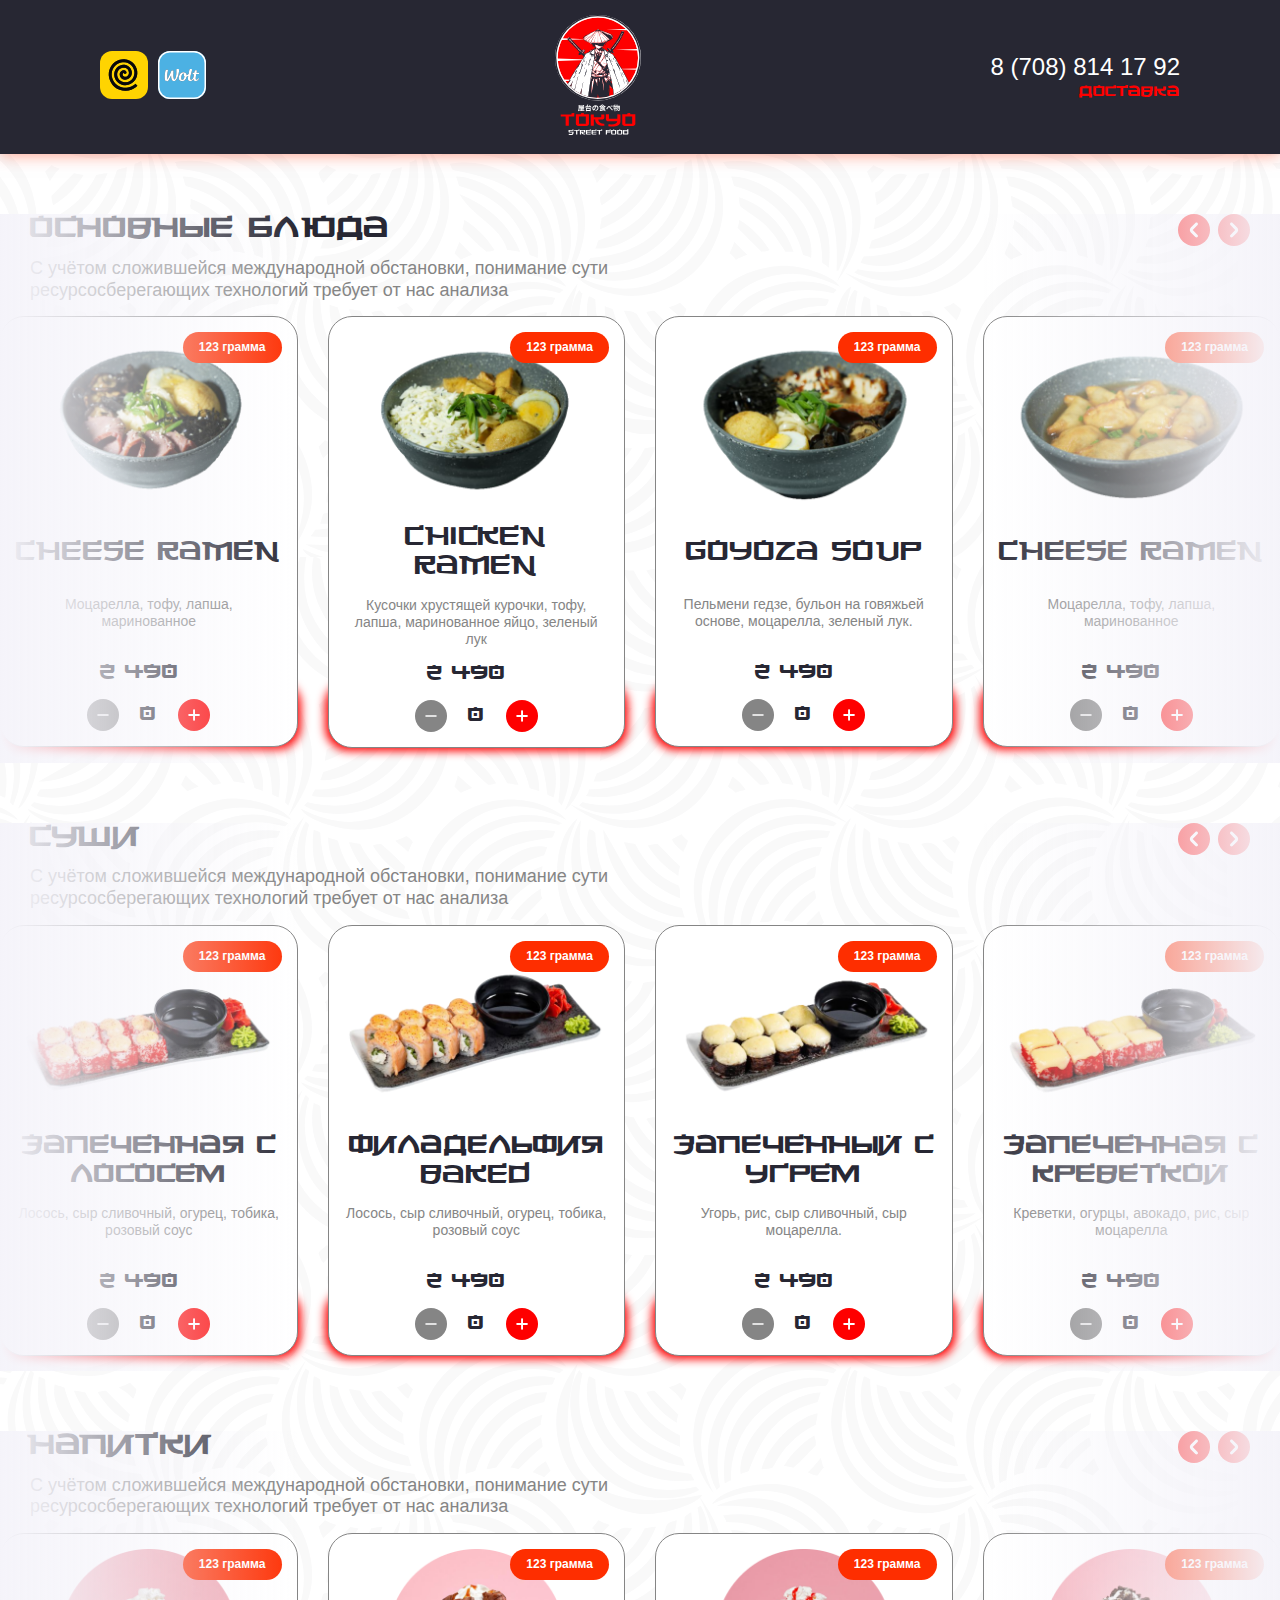
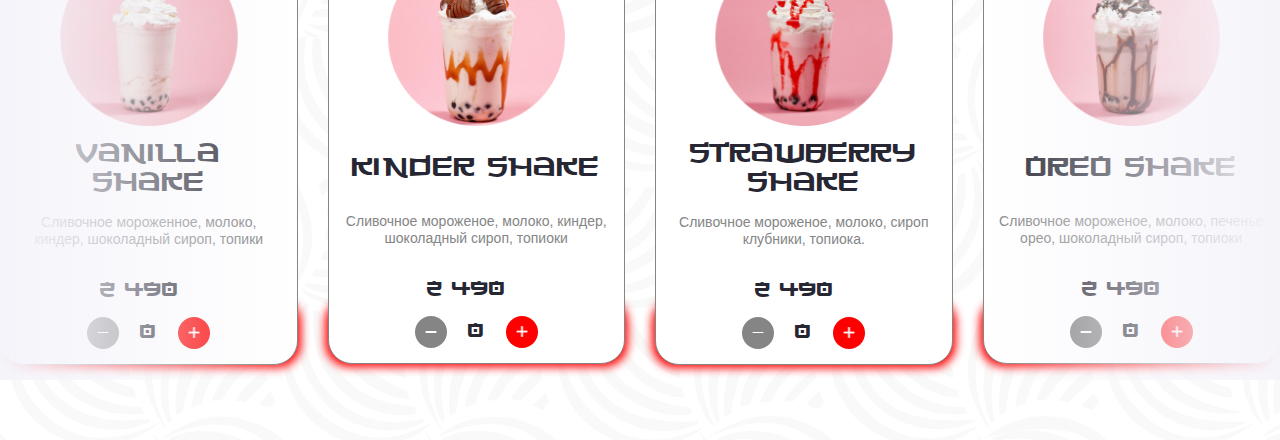
==== index.html @ 1b6c7826 "15" ====
<!DOCTYPE html>
<html lang="en">

<head>
  <meta charset="UTF-8">
  <meta name="viewport" content="width=device-width, initial-scale=1.0">
  <link rel="stylesheet" href="./css/style.css">
  <link rel="stylesheet" href="https://cdn.jsdelivr.net/npm/swiper@11/swiper-bundle.min.css" />

  <title>Document</title>
</head>

<body>
  <header class="header">
    <div class="header-icons">
      <a class="header-link" href="https://eda.yandex.kz/"><img src="./icons/yandex.svg" alt=""></a>
      <a class="header-link" href="https://wolt.com/ru/kaz"><img src="./icons/wolt.svg" alt=""></a>
    </div>
    <a href="./index.html"><img class="logo" src="./imgs/logo-header.svg" alt=""></a>
    <div class="header-info">
      <a href="tel:87088141792">8 (708) 814 17 92</a>
      <p class="china-font">Доставка</p>
    </div>
  </header>
  <main class="slider-main">
    <div class="slider-container">
      <div class="test">
        <div class="menu-top">
          <div>
            <p class="china-font">Основные блюда</p>
            <p>С учётом сложившейся международной обстановки, понимание сути ресурсосберегающих технологий требует от нас анализа </p>
          </div>
         
          <div>
            <button class="slider-leftarrow slider1-leftarrow" type="button"> <img src="./icons/left-icon.svg"
                alt=""></button>
            <button class="slider-rightarrow slider1-rightarrow" type="button"><img src="./icons/left-icon.svg"
                alt=""></button>
          </div>
        </div>
  
        <div class="back"></div>
        <div class="swiper" id="swiper1">
          <div class="swiper-wrapper">
            <div class=" swiper-slide">
              <div class="menu-cardholder">
                <div class="light"></div>
                <div class="menu-card">
                  <img src="./imgs/food1.png" alt="">
                  <p class="menu-weight">123 грамма</p>
                  <div class="menu-info">
                    <p class="china-font">Cheese Ramen</p>
                    <p>Моцарелла, тофу, лапша, маринованное</p>
                    <p class="china-font">2 490 <span>&#8376</span></p>
                    <div class="menu-btns">
                      <button class="menu-minus" type="button"><img src="./icons/minus.svg" alt=""></button>
                      <input class="china-font menu-count" type="text" disabled value="0">
                      <button class="menu-plus" type="button"><img src="./icons/plus.svg" alt=""></button>
                    </div>
                  </div>
                </div>
              </div>
  
            </div>
            <div class="swiper-slide">
              <div class="menu-cardholder">
                <div class="light"></div>
                <div class="menu-card">
                  <p class="menu-weight">123 грамма</p>
                  <img src="./imgs/food2.png" alt="">
                  <div class="menu-info">
                    <p class="china-font">Chicken Ramen</p>
                    <p>Кусочки хрустящей курочки, тофу, лапша, маринованное яйцо, зеленый лук</p>
                    <p class="china-font">2 490 <span>&#8376</span></p>
                    <div class="menu-btns">
                      <button class="menu-minus" type="button"><img src="./icons/minus.svg" alt=""></button>
                      <input class="china-font menu-count" type="text" disabled value="0">
                      <button class="menu-plus" type="button"><img src="./icons/plus.svg" alt=""></button>
                    </div>
                  </div>
                </div>
              </div>
  
            </div>
            <div class="swiper-slide">
              <div class="menu-cardholder">
                <div class="light"></div>
                <div class="menu-card">
                  <p class="menu-weight">123 грамма</p>
                  <img src="./imgs/food3.png" alt="">
                  <div class="menu-info">
                    <p class="china-font">Goyoza soup</p>
                    <p>Пельмени гедзе, бульон на говяжьей основе, моцарелла, зеленый лук.</p>
                    <p class="china-font">2 490 <span>&#8376</span></p>
                    <div class="menu-btns">
                      <button class="menu-minus" type="button"><img src="./icons/minus.svg" alt=""></button>
                      <input class="china-font menu-count" type="text" disabled value="0">
                      <button class="menu-plus" type="button"><img src="./icons/plus.svg" alt=""></button>
                    </div>
                  </div>
                </div>
              </div>
  
            </div>
            <div class="swiper-slide">
              <div class="menu-cardholder">
                <div class="light"></div>
                <div class="menu-card">
                  <p class="menu-weight">123 грамма</p>
                  <img src="./imgs/food4.png" alt="">
                  <div class="menu-info">
                    <p class="china-font">Cheese Ramen</p>
                    <p>Моцарелла, тофу, лапша, маринованное</p>
                    <p class="china-font">2 490 <span>&#8376</span></p>
                    <div class="menu-btns">
                      <button class="menu-minus" type="button"><img src="./icons/minus.svg" alt=""></button>
                      <input class="china-font menu-count" type="text" disabled value="0">
                      <button class="menu-plus" type="button"><img src="./icons/plus.svg" alt=""></button>
                    </div>
                  </div>
                </div>
              </div>
  
            </div>
            <div class="swiper-slide">
              <div class="menu-cardholder">
                <div class="light"></div>
                <div class="menu-card">
                  <p class="menu-weight">123 грамма</p>
                  <img src="./imgs/food1.png" alt="">
                  <div class="menu-info">
                    <p class="china-font">Chicken Ramen</p>
                    <p>Кусочки хрустящей курочки, тофу, лапша, маринованное яйцо, зеленый лук</p>
                    <p class="china-font">2 490 <span>&#8376</span></p>
                    <div class="menu-btns">
                      <button class="menu-minus" type="button"><img src="./icons/minus.svg" alt=""></button>
                      <input class="china-font menu-count" type="text" disabled value="0">
                      <button class="menu-plus" type="button"><img src="./icons/plus.svg" alt=""></button>
                    </div>
                  </div>
                </div>
              </div>
  
            </div>
            <div class="swiper-slide">
              <div class="menu-cardholder">
                <div class="light"></div>
                <div class="menu-card">
                  <p class="menu-weight">123 грамма</p>
                  <img src="./imgs/food2.png" alt="">
                  <div class="menu-info">
                    <p class="china-font">Goyoza soup</p>
                    <p>Пельмени гедзе, бульон на говяжьей основе, моцарелла, зеленый лук.</p>
                    <p class="china-font">2 490 <span>&#8376</span></p>
                    <div class="menu-btns">
                      <button class="menu-minus" type="button"><img src="./icons/minus.svg" alt=""></button>
                      <input class="china-font menu-count" type="text" disabled value="0">
                      <button class="menu-plus" type="button"><img src="./icons/plus.svg" alt=""></button>
                    </div>
                  </div>
                </div>
              </div>
  
            </div>
            <div class="swiper-slide">
              <div class="menu-cardholder">
                <div class="light"></div>
                <div class="menu-card">
                  <p class="menu-weight">123 грамма</p>
                  <img src="./imgs/food3.png" alt="">
                  <div class="menu-info">
                    <p class="china-font">Cheese Ramen</p>
                    <p>Моцарелла, тофу, лапша, маринованное</p>
                    <p class="china-font">2 490 <span>&#8376</span></p>
                    <div class="menu-btns">
                      <button class="menu-minus" type="button"><img src="./icons/minus.svg" alt=""></button>
                      <input class="china-font menu-count" type="text" disabled value="0">
                      <button class="menu-plus" type="button"><img src="./icons/plus.svg" alt=""></button>
                    </div>
                  </div>
                </div>
              </div>
  
            </div>
            <div class="swiper-slide">
              <div class="menu-cardholder">
                <div class="light"></div>
                <div class="menu-card">
                  <p class="menu-weight">123 грамма</p>
                  <img src="./imgs/food4.png" alt="">
                  <div class="menu-info">
                    <p class="china-font">Cheese Ramen</p>
                    <p>Моцарелла, тофу, лапша, маринованное</p>
                    <p class="china-font">2 490 <span>&#8376</span></p>
                    <div class="menu-btns">
                      <button class="menu-minus" type="button"><img src="./icons/minus.svg" alt=""></button>
                      <input class="china-font menu-count" type="text" disabled value="0">
                      <button class="menu-plus" type="button"><img src="./icons/plus.svg" alt=""></button>
                    </div>
                  </div>
                </div>
              </div>
  
            </div>
            <div class="swiper-slide">
              <div class="menu-cardholder">
                <div class="light"></div>
                <div class="menu-card">
                  <p class="menu-weight">123 грамма</p>
                  <img src="./imgs/food1.png" alt="">
                  <div class="menu-info">
                    <p class="china-font">Cheese Ramen</p>
                    <p>Моцарелла, тофу, лапша, маринованное</p>
                    <p class="china-font">2 490 <span>&#8376</span></p>
                    <div class="menu-btns">
                      <button class="menu-minus" type="button"><img src="./icons/minus.svg" alt=""></button>
                      <input class="china-font menu-count" type="text" disabled value="0">
                      <button class="menu-plus" type="button"><img src="./icons/plus.svg" alt=""></button>
                    </div>
                  </div>
                </div>
              </div>
  
            </div>
          </div>
  
        </div>
        <div class="back2"></div>
  
      </div>
      <div class="test">
        <div class="menu-top">
          <div>
            <p class="china-font">Суши</p>
            <p>С учётом сложившейся международной обстановки, понимание сути ресурсосберегающих технологий требует от нас анализа </p>
          </div>

          <div>
            <button class="slider-leftarrow slider2-leftarrow" type="button"> <img src="./icons/left-icon.svg"
                alt=""></button>
            <button class="slider-rightarrow slider2-rightarrow" type="button"><img src="./icons/left-icon.svg"
                alt=""></button>
          </div>
        </div>
  
        <div class="back"></div>
        <div class="swiper " id="swiper2">
          <div class="swiper-wrapper">
            <div class=" swiper-slide">
              <div class="menu-cardholder">
                <div class="light"></div>
                <div class="menu-card">
                  <p class="menu-weight">123 грамма</p>
                  <img src="./imgs/sushi.png" alt="">
                  <div class="menu-info">
                    <p class="china-font">Запеченная с лососем</p>
                    <p>Лосось, сыр сливочный, огурец, тобика, розовый соус</p>
                    <p class="china-font">2 490 <span>&#8376</span></p>
                    <div class="menu-btns">
                      <button class="menu-minus" type="button"><img src="./icons/minus.svg" alt=""></button>
                      <input class="china-font menu-count" type="text" disabled value="0">
                      <button class="menu-plus" type="button"><img src="./icons/plus.svg" alt=""></button>
                    </div>
                  </div>
                </div>
              </div>
  
            </div>
            <div class="swiper-slide">
              <div class="menu-cardholder">
                <div class="light"></div>
                <div class="menu-card">
                  <p class="menu-weight">123 грамма</p>
                  <img src="./imgs/sushi2.png" alt="">
                  <div class="menu-info">
                    <p class="china-font">Филадельфия BAKED</p>
                    <p>Лосось, сыр сливочный, огурец, тобика, розовый соус</p>
                    <p class="china-font">2 490 <span>&#8376</span></p>
                    <div class="menu-btns">
                      <button class="menu-minus" type="button"><img src="./icons/minus.svg" alt=""></button>
                      <input class="china-font menu-count" type="text" disabled value="0">
                      <button class="menu-plus" type="button"><img src="./icons/plus.svg" alt=""></button>
                    </div>
                  </div>
                </div>
              </div>
  
            </div>
            <div class="swiper-slide">
              <div class="menu-cardholder">
                <div class="light"></div>
                <div class="menu-card">
                  <p class="menu-weight">123 грамма</p>
                  <img src="./imgs/sushi3.png" alt="">
                  <div class="menu-info">
                    <p class="china-font">Запеченный с угрем</p>
                    <p>Угорь, рис, сыр сливочный, сыр моцарелла.</p>
                    <p class="china-font">2 490 <span>&#8376</span></p>
                    <div class="menu-btns">
                      <button class="menu-minus" type="button"><img src="./icons/minus.svg" alt=""></button>
                      <input class="china-font menu-count" type="text" disabled value="0">
                      <button class="menu-plus" type="button"><img src="./icons/plus.svg" alt=""></button>
                    </div>
                  </div>
                </div>
              </div>
  
            </div>
            <div class="swiper-slide">
              <div class="menu-cardholder">
                <div class="light"></div>
                <div class="menu-card">
                  <p class="menu-weight">123 грамма</p>
                  <img src="./imgs/sushi4.png" alt="">
                  <div class="menu-info">
                    <p class="china-font">Запеченная с креветкой</p>
                    <p>Креветки, огурцы, авокадо, рис, сыр моцарелла</p>
                    <p class="china-font">2 490 <span>&#8376</span></p>
                    <div class="menu-btns">
                      <button class="menu-minus" type="button"><img src="./icons/minus.svg" alt=""></button>
                      <input class="china-font menu-count" type="text" disabled value="0">
                      <button class="menu-plus" type="button"><img src="./icons/plus.svg" alt=""></button>
                    </div>
                  </div>
                </div>
              </div>
  
            </div>
            <div class="swiper-slide">
              <div class="menu-cardholder">
                <div class="light"></div>
                <div class="menu-card">
                  <p class="menu-weight">123 грамма</p>
                  <img src="./imgs/sushi2.png" alt="">
                  <div class="menu-info">
                    <p class="china-font">Филадельфия BAKED</p>
                    <p>Лосось, сыр сливочный, огурец, тобика, розовый соус.</p>
                    <p class="china-font">2 490 <span>&#8376</span></p>
                    <div class="menu-btns">
                      <button class="menu-minus" type="button"><img src="./icons/minus.svg" alt=""></button>
                      <input class="china-font menu-count" type="text" disabled value="0">
                      <button class="menu-plus" type="button"><img src="./icons/plus.svg" alt=""></button>
                    </div>
                  </div>
                </div>
              </div>
  
            </div>
            <div class="swiper-slide">
              <div class="menu-cardholder">
                <div class="light"></div>
                <div class="menu-card">
                  <p class="menu-weight">123 грамма</p>
                  <img src="./imgs/sushi3.png" alt="">
                  <div class="menu-info">
                    <p class="china-font">Запеченный с угрем</p>
                    <p>Угорь, рис, сыр сливочный, сыр моцарелла</p>
                    <p class="china-font">2 490 <span>&#8376</span></p>
                    <div class="menu-btns">
                      <button class="menu-minus" type="button"><img src="./icons/minus.svg" alt=""></button>
                      <input class="china-font menu-count" type="text" disabled value="0">
                      <button class="menu-plus" type="button"><img src="./icons/plus.svg" alt=""></button>
                    </div>
                  </div>
                </div>
              </div>
  
            </div>
            <div class="swiper-slide">
              <div class="menu-cardholder">
                <div class="light"></div>
                <div class="menu-card">
                  <p class="menu-weight">123 грамма</p>
                  <img src="./imgs/sushi4.png" alt="">
                  <div class="menu-info">
                    <p class="china-font">Запеченная с креветкой</p>
                    <p>Креветки, огурцы, авокадо, рис, сыр моцарелла</p>
                    <p class="china-font">2 490 <span>&#8376</span></p>
                    <div class="menu-btns">
                      <button class="menu-minus" type="button"><img src="./icons/minus.svg" alt=""></button>
                      <input class="china-font menu-count" type="text" disabled value="0">
                      <button class="menu-plus" type="button"><img src="./icons/plus.svg" alt=""></button>
                    </div>
                  </div>
                </div>
              </div>
  
            </div>
            <div class="swiper-slide">
              <div class="menu-cardholder">
                <div class="light"></div>
                <div class="menu-card">
                  <p class="menu-weight">123 грамма</p>
                  <img src="./imgs/sushi.png" alt="">
                  <div class="menu-info">
                    <p class="china-font">Запеченная с лососем</p>
                    <p>Лосось, сыр сливочный, огурец, тобика, розовый соус</p>
                    <p class="china-font">2 490 <span>&#8376</span></p>
                    <div class="menu-btns">
                      <button class="menu-minus" type="button"><img src="./icons/minus.svg" alt=""></button>
                      <input class="china-font menu-count" type="text" disabled value="0">
                      <button class="menu-plus" type="button"><img src="./icons/plus.svg" alt=""></button>
                    </div>
                  </div>
                </div>
              </div>
  
            </div>
  
          </div>
  
        </div>
        <div class="back2"></div>
  
      </div>
      <div class="test">
        <div class="menu-top">
          <div>
            <p class="china-font">Напитки</p>
            <p>С учётом сложившейся международной обстановки, понимание сути ресурсосберегающих технологий требует от нас анализа </p>
          </div>
   
          <div>
            <button class="slider-leftarrow slider3-leftarrow" type="button"> <img src="./icons/left-icon.svg"
                alt=""></button>
            <button class="slider-rightarrow slider3-rightarrow" type="button"><img src="./icons/left-icon.svg"
                alt=""></button>
          </div>
        </div>
  
        <div class="back"></div>
        <div class="swiper " id="swiper3">
          <div class="swiper-wrapper">
            <div class=" swiper-slide">
              <div class="menu-cardholder">
                <div class="light"></div>
                <div class="menu-card">
                  <img src="./imgs/drink.png" alt="">
                  <p class="menu-weight">123 грамма</p>
                  <div class="menu-info">
                    <p class="china-font">Vanilla shake</p>
                    <p>Сливочное мороженное, молоко, киндер, шоколадный сироп, топики</p>
                    <p class="china-font">2 490 <span>&#8376</span></p>
                    <div class="menu-btns">
                      <button class="menu-minus" type="button"><img src="./icons/minus-icon.png" alt=""></button>
                      <input class="china-font menu-count" type="text" disabled value="0">
                      <button class="menu-plus" type="button"><img src="./icons/plus-icon.png" alt=""></button>
                    </div>
                  </div>
                </div>
              </div>
  
            </div>
            <div class="swiper-slide">
              <div class="menu-cardholder">
                <div class="light"></div>
                <div class="menu-card">
                  <p class="menu-weight">123 грамма</p>
                  <img src="./imgs/drink2.png" alt="">
                  <div class="menu-info">
                    <p class="china-font">Kinder shake</p>
                    <p>Сливочное мороженое, молоко, киндер, шоколадный сироп, топиоки</p>
                    <p class="china-font">2 490 <span>&#8376</span></p>
                    <div class="menu-btns">
                      <button class="menu-minus" type="button"><img src="./icons/minus-icon.png" alt=""></button>
                      <input class="china-font menu-count" type="text" disabled value="0">
                      <button class="menu-plus" type="button"><img src="./icons/plus-icon.png" alt=""></button>
                    </div>
                  </div>
                </div>
              </div>
  
            </div>
            <div class="swiper-slide">
              <div class="menu-cardholder">
                <div class="light"></div>
                <div class="menu-card">
                  <p class="menu-weight">123 грамма</p>
                  <img src="./imgs/drink3.png" alt="">
                  <div class="menu-info">
                    <p class="china-font">Strawberry shake</p>
                    <p>Сливочное мороженое, молоко, сироп клубники, топиока.</p>
                    <p class="china-font">2 490 <span>&#8376</span></p>
                    <div class="menu-btns">
                      <button class="menu-minus" type="button"><img src="./icons/minus-icon.png" alt=""></button>
                      <input class="china-font menu-count" type="text" disabled value="0">
                      <button class="menu-plus" type="button"><img src="./icons/plus-icon.png" alt=""></button>
                    </div>
                  </div>
                </div>
              </div>
  
            </div>
            <div class="swiper-slide">
              <div class="menu-cardholder">
                <div class="light"></div>
                <div class="menu-card">
                  <p class="menu-weight">123 грамма</p>
                  <img src="./imgs/drink4.png" alt="">
                  <div class="menu-info">
                    <p class="china-font">Oreo shake</p>
                    <p>Cливочное мороженое, молоко, печенье орео, шоколадный сироп, топиоки</p>
                    <p class="china-font">2 490 <span>&#8376</span></p>
                    <div class="menu-btns">
                      <button class="menu-minus" type="button"><img src="./icons/minus-icon.png" alt=""></button>
                      <input class="china-font menu-count" type="text" disabled value="0">
                      <button class="menu-plus" type="button"><img src="./icons/plus-icon.png" alt=""></button>
                    </div>
                  </div>
                </div>
              </div>
  
            </div>
            <div class="swiper-slide">
              <div class="menu-cardholder">
                <div class="light"></div>
                <div class="menu-card">
                  <p class="menu-weight">123 грамма</p>
                  <img src="./imgs/drink.png" alt="">
                  <div class="menu-info">
                    <p class="china-font">Vanilla shake</p>
                    <p>Сливочное мороженное, молоко, киндер, шоколадный сироп, топики</p>
                    <p class="china-font">2 490 <span>&#8376</span></p>
                    <div class="menu-btns">
                      <button class="menu-minus" type="button"><img src="./icons/minus-icon.png" alt=""></button>
                      <input class="china-font menu-count" type="text" disabled value="0">
                      <button class="menu-plus" type="button"><img src="./icons/plus-icon.png" alt=""></button>
                    </div>
                  </div>
                </div>
              </div>
  
            </div>
            <div class="swiper-slide">
              <div class="menu-cardholder">
                <div class="light"></div>
                <div class="menu-card">
                  <p class="menu-weight">123 грамма</p>
                  <img src="./imgs/drink2.png" alt="">
                  <div class="menu-info">
                    <p class="china-font">Kinder shake</p>
                    <p>Сливочное мороженое, молоко, киндер, шоколадный сироп, топиоки.</p>
                    <p class="china-font">2 490 <span>&#8376</span></p>
                    <div class="menu-btns">
                      <button class="menu-minus" type="button"><img src="./icons/minus-icon.png" alt=""></button>
                      <input class="china-font menu-count" type="text" disabled value="0">
                      <button class="menu-plus" type="button"><img src="./icons/plus-icon.png" alt=""></button>
                    </div>
                  </div>
                </div>
              </div>
  
            </div>
            <div class="swiper-slide">
              <div class="menu-cardholder">
                <div class="light"></div>
                <div class="menu-card">
                  <p class="menu-weight">123 грамма</p>
                  <img src="./imgs/drink3.png" alt="">
                  <div class="menu-info">
                    <p class="china-font">Strawberry shake</p>
                    <p>Сливочное мороженое, молоко, сироп клубники, топиока</p>
                    <p class="china-font">2 490 <span>&#8376</span></p>
                    <div class="menu-btns">
                      <button class="menu-minus" type="button"><img src="./icons/minus-icon.png" alt=""></button>
                      <input class="china-font menu-count" type="text" disabled value="0">
                      <button class="menu-plus" type="button"><img src="./icons/plus-icon.png" alt=""></button>
                    </div>
                  </div>
                </div>
              </div>
  
            </div>
            <div class="swiper-slide">
              <div class="menu-cardholder">
                <div class="light"></div>
                <div class="menu-card">
                  <p class="menu-weight">123 грамма</p>
                  <img src="./imgs/drink4.png" alt="">
                  <div class="menu-info">
                    <p class="china-font">Oreo shake</p>
                    <p>Cливочное мороженое, молоко, печенье орео, шоколадный сироп, топиоки</p>
                    <p class="china-font">2 490 <span>&#8376</span></p>
                    <div class="menu-btns">
                      <button class="menu-minus" type="button"><img src="./icons/minus-icon.png" alt=""></button>
                      <input class="china-font menu-count" type="text" disabled value="0">
                      <button class="menu-plus" type="button"><img src="./icons/plus-icon.png" alt=""></button>
                    </div>
                  </div>
                </div>
              </div>
  
            </div>
            <div class="swiper-slide">
              <div class="menu-cardholder">
                <div class="light"></div>
                <div class="menu-card">
                  <p class="menu-weight">123 грамма</p>
                  <img src="./imgs/drink.png" alt="">
                  <div class="menu-info">
                    <p class="china-font">Vanilla shake</p>
                    <p>Сливочное мороженное, молоко, киндер, шоколадный сироп, топики</p>
                    <p class="china-font">2 490 <span>&#8376</span></p>
                    <div class="menu-btns">
                      <button class="menu-minus" type="button"><img src="./icons/minus-icon.png" alt=""></button>
                      <input class="china-font menu-count" type="text" disabled value="0">
                      <button class="menu-plus" type="button"><img src="./icons/plus-icon.png" alt=""></button>
                    </div>
                  </div>
                </div>
              </div>
  
            </div>
          </div>
  
        </div>
        <div class="back2"></div>
  
      </div>
    </div>
    
    <div class="info-container">
      <div class="order">
        <div>
          <p class="order-title china-font">Ваш заказ</p>
          <div class="order-info">
            <div>
              <p class="order-subtitle china-font">Основные блюда</p>
              <div class="order-item">
                <p>Beef Ramen</p>
                <p>2 290 T</p>
              </div>
              <div class="order-item">
                <p>Beef Ramen</p>
                <p>2 290 T</p>
              </div>
            </div>
            <div>
              <p class="order-subtitle china-font">Суши</p>
              <div class="order-item">
                <p>Запеченная с лососем </p>
                <p>2 290 T</p>
              </div>
              <div class="order-item">
                <p>Филадельфия BAKED</p>
                <p>2 290 T</p>
              </div>
            </div>
            <div>
              <p class="order-subtitle china-font">Напитки</p>
              <div class="order-item">
                <p>Vanilla Shake</p>
                <p>2 290 T</p>
              </div>

            </div>

          </div>
        </div>

        <div class="order-total">
          <div>
            <p>Обслуживание</p>
            <input type="text" value="490 Т" disabled>
          </div>
          <div>
            <p>Итоговая стоимость заказа</p>
            <input type="text" value="12 900 Т" disabled>
          </div>

        </div>
      </div>
      <div class="delivery">
        <p class="order-title china-font">Адрес доставки</p>
        <form action="" class="delivery-form">
          <div>
            <label for="">Ваше имя</label>
            <input type="text" placeholder="Имя">
          </div>
          <div>
            <label for="">Телефон</label>
            <input type="text" placeholder="+7 (ХХХ) ХХХ ХХ ХХ">
          </div>
          <div>
            <label for="">Адрес</label>
            <input type="text" placeholder="Адрес">
          </div>
          <div>
            <label for="">Комментарий к заказу</label>
            <textarea name="" id="" cols="30" rows="10" placeholder="Не обязательно"></textarea>
          </div>

        </form>
      </div>
    </div>

    <div class="accept">
      <div class="accept-first">
        <div>
          <p>Ваш заказ на сумму:</p>
          <input type="text" disabled value="123 123 Т">
        </div>
        <button class="accept-btn accept-ok">Подтвердить</button>
      </div>
      <div class="accept-second">
        <button class="accept-btn accept-back">Назад</button>
        <button class="accept-btn accept-next">Верно</button>
        <a href="./last.html" class="accept-btn accept-lastlink">Верно</a>
      </div>
      <div class="accept-third">
        <button class="accept-btn accept-tback">Назад</button>
        <a href="./last.html" class="accept-btn accept-tnext">Верно</a>
      </div>

    </div>
  </main>

  <script src="./scripts/acceptBlock.js"></script>
  <script src="./scripts/sideBackdrop.js"></script>
  <script src="./scripts/priceCounter.js"></script>
  <script src="./jquery/jquery.js"></script>
  <script src="https://cdn.jsdelivr.net/npm/swiper@11/swiper-bundle.min.js"></script>
  <script src="./scripts/swiper.js"></script>
</body>

</html>
---- css/style.css ----
* {
  margin: 0;
  padding: 0; /* Safari/Chrome, other WebKit */ /* Firefox, other Gecko */
  box-sizing: border-box;
  font-family: "Montserrat", sans-serif;
  font-weight: 400;
  color: #FFFFFF;
}

html, body {
  height: 100%;
}

.main {
  background-color: #18191B;
  height: 100%;
}

.main-back {
  height: 100%;
}

@media (max-width: 500px) {
  .main-back {
    padding-bottom: 130px;
    height: auto;
  }
}
.main-back p:not(.china-font) {
  color: #858585;
}

.main-back p.china-font {
  color: #272733;
}

@font-face {
  font-family: "ChinaStyle";
  src: url(../fonts/rusmadeinchina.ttf);
}
.china-font {
  font-family: "ChinaStyle", sans-serif;
}

.last p {
  text-align: center;
}
.last p:not(.china-font) {
  font-size: 18px;
  line-height: 23px;
  margin-top: 10px;
}

@media (min-width: 1024px) {
  .last {
    padding-top: 122px;
    margin: 0 auto;
    max-width: 700px;
    display: grid;
    justify-content: center;
  }
  .last object {
    margin: 0 auto;
    max-width: 345px;
    margin-bottom: 30px;
  }
}
@media (max-width: 500px) {
  .last {
    padding: 30px 15px 0;
  }
}
input:hover {
  border-color: #FE2E00;
}
input:active {
  background-color: #272733;
  border-color: #FE2E00;
}

.header {
  display: flex;
  align-items: center;
  justify-content: space-between;
  background-color: #272733;
  padding: 15px 100px;
  box-shadow: 0px 0px 16px 0px rgba(254, 46, 0, 0.5019607843);
}
.header .logo {
  max-width: 86px;
  width: 100%;
  margin: 0;
}
.header-link img {
  min-width: 32px;
  max-width: 48px;
}
.header-icons {
  display: flex;
  gap: 10px;
}
.header-info {
  display: grid;
  gap: 4px;
  font-size: 24px;
  line-height: 29.3px;
}
.header-info a {
  text-decoration: none;
}
.header-info p {
  line-height: 16.8px;
  color: #FE0000;
  text-align: right;
}

@media (max-width: 500px) {
  .header {
    padding: 15px;
  }
  .header .logo {
    max-width: 78px;
  }
  .header-icons {
    gap: 20px;
  }
  .header-icons img {
    max-width: 32px;
  }
  .header-info a {
    font-size: 14px;
    line-height: 17px;
  }
  .header-info p {
    font-size: 16px;
    line-height: 12px;
  }
}
.menu {
  background-color: #18191B;
  padding: 60px 0;
}
.menu-top {
  display: flex;
  justify-content: space-between;
  max-width: 1360px;
  padding: 0 30px;
  margin: 0 auto;
}
.menu-top .china-font {
  font-size: 48px;
  line-height: 33.6px;
}
.menu-top > div {
  display: flex;
  gap: 8px;
}
.menu-top button {
  background-color: #FE0000;
  border-radius: 50%;
  color: white;
  border: none;
  outline: none;
  width: 32px;
  height: 32px;
  display: flex;
  align-items: center;
  justify-content: center;
  cursor: pointer;
  transition: all ease-in-out 0.5s;
}
.menu-top button:hover {
  background-color: #FE2E00;
  box-shadow: 0px 0px 16px 0px rgba(254, 46, 0, 0.5019607843);
}
.menu-top button:last-child {
  rotate: 180deg;
}
.menu-card {
  min-height: 420px;
  max-width: 300px;
  width: 100%;
  padding: 15px;
  border: 1px solid #858585;
  border-radius: 24px;
  position: relative;
  background-color: white;
}
.menu-weight {
  font-size: 12px;
  line-height: 15px;
  font-weight: 700;
  padding: 8px 16px;
  background-color: #FE2E00;
  color: white;
  border-radius: 123px;
  position: absolute;
  top: 15px;
  right: 15px;
}
.menu-info {
  display: grid;
  gap: 15px;
}
.menu-info span {
  font-size: 15px;
}
.menu-info p {
  font-size: 14px;
  line-height: 17px;
  color: #858585;
  text-align: center;
}
.menu-info p.china-font {
  color: #FFFFFF;
  font-size: 32px;
  line-height: 22px;
}
.menu-info p:nth-child(2) {
  min-height: 51px;
}
.menu-info p.china-font:first-child {
  display: inline-flex;
  justify-content: center;
  align-items: center;
  font-size: 42px;
  line-height: 29.3px;
  min-height: 58px;
  margin-top: 10px;
}
.menu-btns {
  display: flex;
  gap: 10px;
  justify-content: center;
}
.menu-btns .menu-plus:hover {
  background-color: #FE2E00;
  box-shadow: 0px 0px 16px 0px rgba(254, 46, 0, 0.5019607843);
}
.menu-btns .menu-minus:hover {
  box-shadow: 0px 0px 16px 0px #858585;
}
.menu-btns button {
  transition: all ease-in-out 0.5s;
  width: 32px;
  height: 32px;
  border-radius: 50%;
  border: none;
  outline: none;
  background-color: #FE0000;
  display: grid;
  place-items: center;
  cursor: pointer;
}
.menu-btns button:first-child {
  background-color: #858585;
}
.menu-btns button img {
  max-width: 12px;
}
.menu-btns input {
  max-width: 39px;
  font-size: 32px;
  line-height: 22px;
  text-align: center;
  outline: none;
  background-color: transparent;
  border: none;
  color: #272733;
}

.menu-item {
  position: relative;
}

.backdrop, .backdrop-second {
  position: absolute;
  top: 0;
  bottom: 0;
  width: 300px;
  z-index: 3;
  background-color: rgba(24, 25, 27, 0.5882352941);
}

.backdrop {
  left: 0;
}

.backdrop-second {
  right: 0;
}

.light {
  background-color: #FE0000;
  filter: blur(5px);
  position: absolute;
  left: -3px;
  right: -3px;
  top: 380px;
  bottom: -3px;
  border-radius: 24px;
  transition: all ease-in-out 0.5s;
}

.menu-cardholder:hover .light {
  top: -3px;
  bottom: -3px;
}

.menu-cardholder:hover .menu-card {
  border-color: #FE0000;
}

.menu-card {
  transition: all ease-in-out 0.5s;
}

.info-container .order-item p, .info-container .order-total input {
  color: #272733;
}

.info-container .order-item p {
  background-color: white;
}

.order-title.china-font {
  color: #272733;
}

@media (min-width: 1024px) {
  .menu-item:not(:first-child) {
    margin-top: 60px;
  }
  .info-container {
    display: grid;
    gap: 30px;
    max-width: 1360px;
    margin: 0 auto;
    grid-template-columns: 1fr 1fr;
    margin-top: 60px;
  }
  .info-container .order, .info-container .delivery {
    background-color: white;
    border: 1px solid #858585;
    border-radius: 24px;
    padding: 60px;
  }
  .info-container .order-total {
    position: static;
    margin-top: 30px;
  }
  .info-container .order-total p, .info-container .order-total input {
    text-align: end;
  }
  .menu-slider {
    margin-top: 30px;
  }
  .owl-nav {
    position: absolute;
    top: 0;
    right: 305px;
    width: 72px;
    height: 32px;
  }
}
@media (max-width: 500px) {
  .menu {
    height: 80%;
    padding: 0;
  }
  .menu-container {
    padding: 30px 0px;
  }
  .menu-top {
    padding: 0 15px;
  }
  .menu-top > div {
    display: none;
  }
  .menu-item:not(:first-child) {
    margin-top: 40px;
  }
  .info-container {
    height: 100%;
    display: none;
  }
  .menu-slider {
    max-height: 460px;
  }
  .owl-stage {
    padding-left: 15px;
  }
  .owl-stage-outer {
    max-height: 460px;
  }
  .menu-container, .order, .delivery {
    padding-bottom: 140px;
  }
}
.test {
  position: relative;
}

@media (min-width: 1024px) {
  .test:not(:first-child) {
    margin-top: 60px;
  }
  .slider-main {
    background: url(../imgs/background.svg) center;
    padding-top: 60px;
  }
}
@media (max-width: 500px) {
  .test:not(:first-child) {
    margin-top: 60px;
  }
  .slider-container {
    padding: 15px 0 120px;
  }
}
.back, .back2 {
  position: absolute;
  top: 0;
  bottom: 0;
  z-index: 3;
}

.back {
  left: 0;
  background: linear-gradient(90deg, #F5F4FA 0%, rgba(245, 244, 250, 0) 100%);
}

.back2 {
  right: 0px;
  background: linear-gradient(270deg, #F5F4FA 0%, rgba(245, 244, 250, 0) 100%);
}

.menu-card img {
  width: 100%;
}

@media (min-width: 1024px) {
  .menu-cardholder {
    padding: 15px 0;
    max-width: 300px;
  }
  .light {
    bottom: 12px;
  }
  .menu-cardholder:hover .light {
    top: 12px;
    bottom: 12px;
  }
}
@media (max-width: 500px) {
  .menu-cardholder {
    padding: 15px 0 15px 15px;
    max-width: 315px;
  }
  .light {
    left: 12px;
    right: -18px;
  }
  /* .menu-card{width: 300px;} */
  .light {
    margin-left: 15px;
    background-color: #FE0000;
    filter: blur(5px);
    position: absolute;
    left: -3px;
    right: -4px;
    top: 380px;
    bottom: 12px;
    border-radius: 24px;
    transition: all ease-in-out 0.5s;
  }
  .menu-cardholder:hover .light {
    top: 12px;
    bottom: 12px;
  }
}
.menu-cardholder {
  position: relative;
}

.slider-container p.china-font {
  color: #272733;
}

.menu-top > div:has(p) {
  display: grid;
  gap: 10px;
}
.menu-top > div:has(p) > p:not(.china-font) {
  color: #858585;
  max-width: 645px;
  font-size: 18px;
  line-height: 21.6px;
}
@media (max-width: 500px) {
  .menu-top > div:has(p) > p:not(.china-font) {
    font-size: 14px;
  }
}

.order {
  display: none;
  position: relative;
  height: 100%;
}
.order-title {
  font-size: 48px;
  line-height: 33.6px;
  color: #FFFFFF;
}
.order-info {
  margin-top: 30px;
  display: grid;
  gap: 20px;
}
.order-subtitle {
  font-size: 32px;
  line-height: 22.4px;
  color: #858585;
  margin-bottom: 10px;
}
.order-item {
  display: flex;
  background-image: linear-gradient(to right, #a3a3a3 10%, rgba(255, 255, 255, 0) 0%);
  background-position: 0 14px;
  background-size: 10px 1px;
  background-repeat: repeat-x;
  justify-content: space-between;
  font-size: 18px;
  line-height: 22px;
}
.order-item p {
  background-color: #18191B;
}
.order-item p:first-child {
  padding-right: 8px;
}
.order-item p:nth-child(2) {
  padding-left: 8px;
}
.order-item:not(:first-child) {
  margin-top: 10px;
}
.order-total {
  bottom: 53px;
  right: 0;
  margin-left: auto;
  max-width: 240px;
}
.order-total p {
  font-size: 16px;
  line-height: 20px;
  color: #858585;
  text-align: right;
}
.order-total input {
  text-align: right;
  border: none;
  background-color: transparent;
  outline: none;
  font-size: 32px;
  line-height: 39px;
  font-weight: 700;
  max-width: 100%;
}

@media (max-width: 500px) {
  .order {
    padding: 0 15px;
    padding-top: 30px;
    padding-bottom: 80px;
    display: flex;
    flex-direction: column;
    justify-content: space-between;
    gap: 20px;
    overflow: scroll;
  }
  .order-total {
    margin-bottom: 15px;
  }
}
.accept {
  display: none;
}

.accept-btn {
  text-decoration: none;
  transition: all 0.5s ease-in-out;
  cursor: pointer;
}
.accept-btn:hover {
  background-color: #FE2E00;
  box-shadow: 0px 0px 16px 0px rgba(255, 179, 46, 0.5019607843);
}

.accept-first, .accept-second, .accept-third {
  display: none;
}

.accept-first {
  justify-content: center;
  align-items: center;
}
.accept-first > div {
  display: flex;
  gap: 10px;
}
.accept-first p {
  font-size: 18px;
  line-height: 22px;
}
.accept-first input {
  font-size: 18px;
  line-height: 22px;
  font-weight: 700;
  color: #FE0000;
  max-width: 80px;
  background-color: transparent;
  border: none;
}

@media (min-width: 1024px) {
  .main.base {
    padding: 200px 0;
    height: auto;
  }
  .main.base > .accept {
    position: absolute;
    bottom: 64px;
    width: 100%;
    max-width: 315px;
    padding: 0;
  }
  .main.base .accept-btn {
    max-width: 315px;
    width: 100%;
  }
  .accept {
    left: 50%;
    transform: translateX(-50%);
    margin-top: 30px;
    padding: 15px 30px;
    border-top-left-radius: 32px;
    border-top-right-radius: 32px;
    position: fixed;
    background-color: #272733;
    width: 100%;
    max-width: 560px;
    bottom: 0;
    z-index: 3;
  }
  .accept-btn {
    max-width: 190px;
    width: 100%;
    border-radius: 123px;
    text-align: center;
    padding: 16px;
    font-size: 18px;
    line-height: 22px;
    border: none;
    outline: none;
    background-color: #FE0000;
  }
  .accept-first {
    display: inline-flex;
    width: 100%;
    justify-content: left;
  }
  .accept-first .accept-btn {
    margin-left: auto;
  }
  .accept-next {
    display: none;
  }
  .accept-deskver {
    display: flex;
    align-items: center;
    justify-content: end;
    margin: 30px auto 0;
    max-width: 1360px;
    width: 100%;
    position: static;
    transform: translateX(0);
    background-color: transparent;
  }
  .accept-deskver .accept-second {
    display: flex;
    gap: 15px;
    max-width: 265px;
    width: 100%;
  }
  .accept-deskver .accept-second .accept-back {
    border: 1px solid #FE0000;
    background-color: transparent;
    color: #272733;
  }
  .accept-deskver .accept-second button {
    padding: 16px 32px;
  }
  .accept-deskver .accept-second button:hover {
    background-color: #FE2E00;
    box-shadow: 0px 0px 16px 0px rgba(255, 179, 46, 0.5019607843);
  }
  .accept-second .accept-btn {
    max-width: 125px;
  }
  .accept-lastlink {
    width: 125px;
  }
  .accept-final {
    display: flex;
    position: static;
    transform: translateX(0);
    margin: 0 auto;
    justify-content: center;
    background-color: transparent;
    padding: 0;
    margin-top: 30px;
  }
  .accept-final .accept-first {
    max-width: 189px;
    width: 100%;
  }
}
@media (max-width: 500px) {
  .accept {
    margin-top: auto;
    padding: 15px 30px;
    border-top-left-radius: 32px;
    border-top-right-radius: 32px;
    background-color: #272733;
    position: fixed;
    width: 100%;
    left: 0;
    right: 0;
    bottom: 0;
    z-index: 3;
    box-shadow: 0px 0px 16px 0px rgba(255, 179, 46, 0.5019607843);
  }
  .accept-btn {
    max-width: 315px;
    width: 100%;
    border-radius: 123px;
    text-align: center;
    padding: 16px;
    font-size: 18px;
    line-height: 22px;
    border: none;
    outline: none;
    background-color: #FE0000;
  }
  .accept-first {
    justify-content: center;
    align-items: center;
  }
  .accept-first > div {
    display: flex;
    gap: 10px;
    margin-bottom: 15px;
  }
  .accept-first p {
    font-size: 18px;
    line-height: 22px;
  }
  .accept-first input {
    font-size: 18px;
    line-height: 22px;
    font-weight: 700;
    color: #FE0000;
    max-width: 80px;
    background-color: transparent;
    border: none;
  }
  .accept-lastlink {
    display: none;
  }
  .accept-second, .accept-third {
    gap: 20px;
  }
  .accept-back, .accept-tback {
    background-color: transparent;
    border: 1px solid #FE0000;
  }
  .accept-final {
    display: flex;
  }
  .accept-final .accept-first {
    display: flex;
    width: 100%;
  }
}
.delivery {
  display: none;
}
.delivery > p {
  margin-bottom: 30px;
}
.delivery-form {
  display: grid;
  gap: 15px;
}
.delivery-form div {
  display: grid;
}
.delivery-form label {
  font-size: 14px;
  line-height: 17px;
  color: #858585;
  margin-left: 15px;
  margin-bottom: 4px;
}
.delivery-form input, .delivery-form textarea {
  border: 1px solid #858585;
  padding: 13px 16px;
  color: #858585;
  border-radius: 8px;
  background-color: transparent;
  font-size: 18px;
  line-height: 22px;
  outline: none;
  background-color: #F5F4FA;
}
.delivery-form input:hover, .delivery-form textarea:hover {
  border-color: #FE2E00;
}
.delivery-form input:focus, .delivery-form textarea:focus {
  background-color: white;
  border-color: #FE2E00;
}
.delivery-form textarea {
  height: 120px;
  resize: none;
}

@media (max-width: 500px) {
  .delivery {
    padding: 0 15px;
    padding-top: 30px;
    padding-bottom: 140px;
  }
}
.base {
  display: flex;
  justify-content: center;
  align-items: center;
  flex-direction: column;
  height: 100%;
}
.base .container > div:first-child {
  display: grid;
  place-items: center;
}
.base-info p:not(.china-font) {
  color: #858585;
}
.base .china-font {
  text-align: center;
  font-size: 48px;
  line-height: 33.6px;
  color: #272733;
}
.base > p:not(.china-font) {
  font-size: 18px;
  line-height: 22px;
  margin-top: 10px;
}

.logo {
  max-width: 315px;
  width: 100%;
  -o-object-fit: cover;
     object-fit: cover;
  margin-bottom: 30px;
}

.tables {
  position: relative;
  max-width: 315px;
  width: 100%;
  margin-top: 20px;
}
.tables-picked {
  rotate: 0deg;
  text-align: left;
  display: flex;
  justify-content: space-between;
  align-items: center;
  transition: all ease-in-out 0.2s;
}
.tables-picked > p {
  color: #272733;
}
.tables-picked:hover {
  transition: all ease-in-out 0.2s;
  outline-width: 2px;
}
.tables-hidden {
  display: none;
  padding: 16px 24px;
  background-color: #FE0000;
  border-radius: 27px;
  gap: 16px;
  position: absolute;
  top: -254px;
  left: 0;
  right: 0;
  z-index: 2;
}
.tables-item {
  background-color: transparent;
  font-size: 18px;
  line-height: 22px;
  border: none;
  cursor: pointer;
}

.with-myself, .tables-picked {
  border: none;
  outline: 1px solid #FE0000;
  padding: 16px 23px;
  font-size: 18px;
  line-height: 22px;
  color: #858585;
  width: 100%;
  background-color: transparent;
  border-radius: 123px;
  cursor: pointer;
  text-decoration: none;
}

.with-myself {
  margin-top: 10px;
  max-width: 315px;
  width: 100%;
  text-align: center;
  color: #272733;
}
.with-myself:hover {
  outline-width: 2px;
}

.active-pick {
  outline-width: 2px;
  transition: all ease-in-out 1s;
}

.tables-picked.active-pick img {
  rotate: 180deg;
  transition: all ease-in-out 0.5s;
}

@media (min-width: 1024px) {
  .main.base .accept {
    background-color: transparent;
    border-radius: 32px;
  }
  .main {
    height: auto;
  }
  .main.base {
    height: auto;
  }
}
@media (max-width: 500px) {
  .base {
    display: grid;
    place-items: center;
    height: 100%;
    padding: 60px 0;
    padding-bottom: 100px;
    position: relative;
  }
  .main.base {
    height: auto;
    padding: 60px 0 116px 0;
  }
  .base-info > p:not(.china-font) {
    margin-top: 10px;
  }
  .container {
    width: 100%;
  }
}
.main.base {
  background: url("../imgs/background.svg") no-repeat center;
}/*# sourceMappingURL=style.css.map */
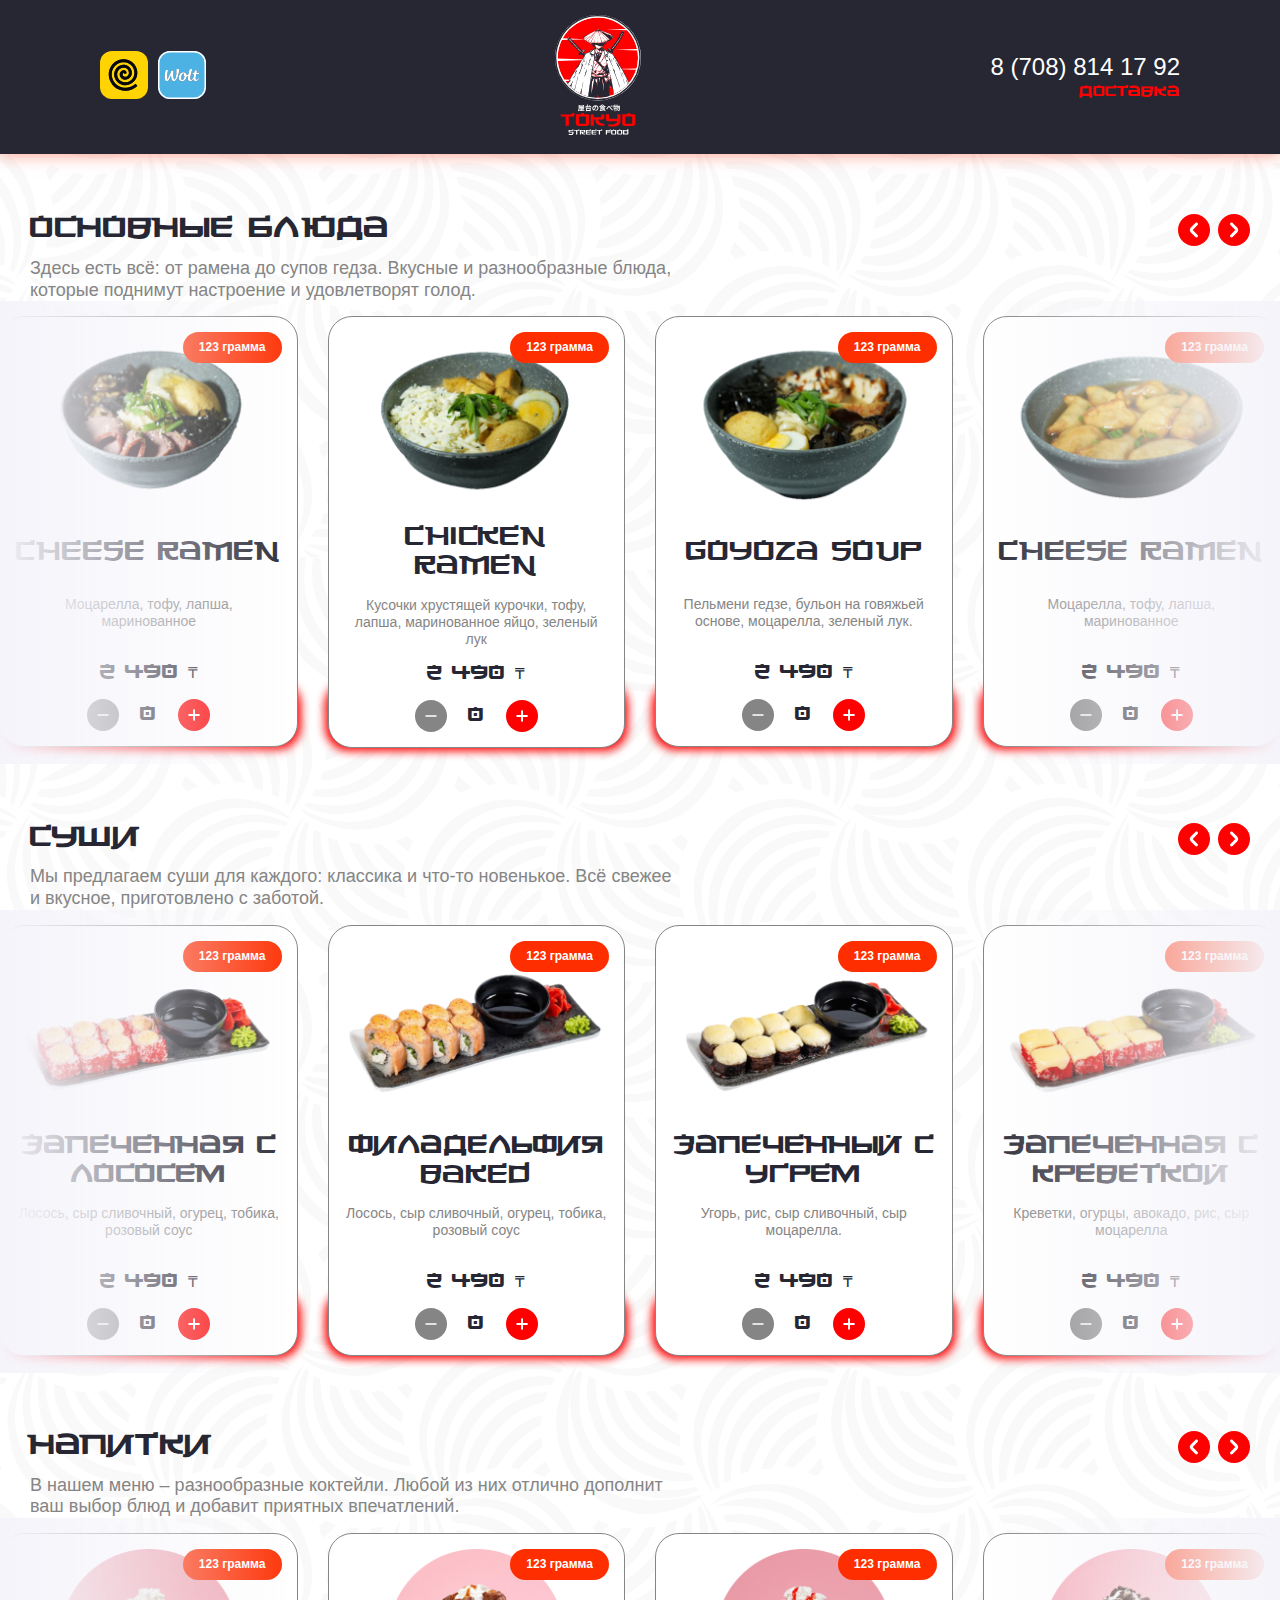
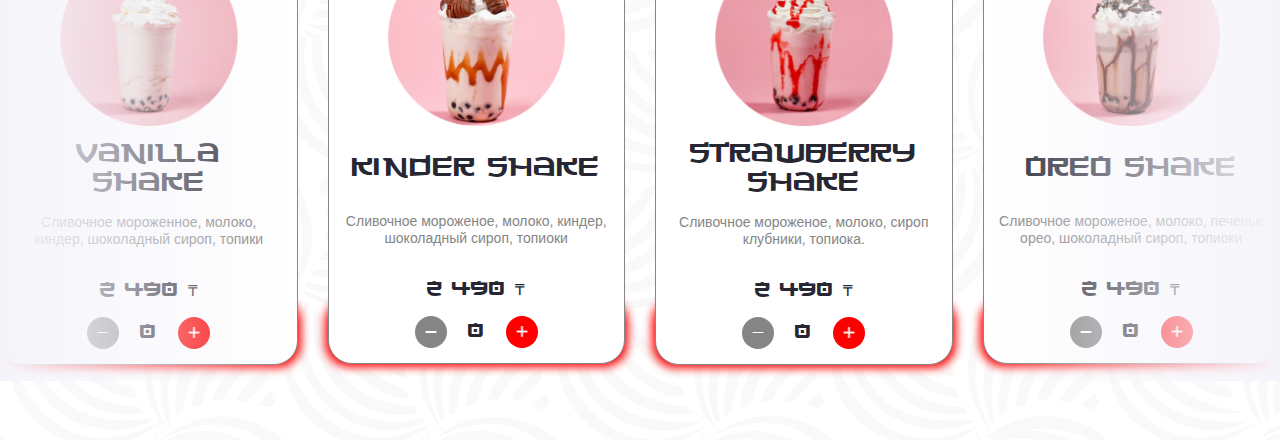
==== commit e53dd3c4: "16" ====
--- a/index.html
+++ b/index.html
@@ -28,13 +28,13 @@
         <div class="menu-top">
           <div>
             <p class="china-font">Основные блюда</p>
-            <p>С учётом сложившейся международной обстановки, понимание сути ресурсосберегающих технологий требует от нас анализа </p>
+            <p>Здесь есть всё: от рамена до супов гедза. Вкусные и разнообразные блюда, которые поднимут настроение и удовлетворят голод. </p>
           </div>
          
           <div>
-            <button class="slider-leftarrow slider1-leftarrow" type="button"> <img src="./icons/left-icon.svg"
+            <button class="slider-leftarrow swiper1-leftarrow" type="button"> <img src="./icons/left-icon.svg"
                 alt=""></button>
-            <button class="slider-rightarrow slider1-rightarrow" type="button"><img src="./icons/left-icon.svg"
+            <button class="slider-rightarrow swiper1-rightarrow" type="button"><img src="./icons/left-icon.svg"
                 alt=""></button>
           </div>
         </div>
@@ -232,13 +232,13 @@
         <div class="menu-top">
           <div>
             <p class="china-font">Суши</p>
-            <p>С учётом сложившейся международной обстановки, понимание сути ресурсосберегающих технологий требует от нас анализа </p>
-          </div>
-
-          <div>
-            <button class="slider-leftarrow slider2-leftarrow" type="button"> <img src="./icons/left-icon.svg"
+            <p>Мы предлагаем суши для каждого: классика и что-то новенькое. Всё свежее и вкусное, приготовлено с заботой.</p>
+          </div>
+
+          <div>
+            <button class="slider-leftarrow swiper2-leftarrow" type="button"> <img src="./icons/left-icon.svg"
                 alt=""></button>
-            <button class="slider-rightarrow slider2-rightarrow" type="button"><img src="./icons/left-icon.svg"
+            <button class="slider-rightarrow swiper2-rightarrow" type="button"><img src="./icons/left-icon.svg"
                 alt=""></button>
           </div>
         </div>
@@ -417,13 +417,13 @@
         <div class="menu-top">
           <div>
             <p class="china-font">Напитки</p>
-            <p>С учётом сложившейся международной обстановки, понимание сути ресурсосберегающих технологий требует от нас анализа </p>
+            <p>В нашем меню – разнообразные коктейли. Любой из них отлично дополнит ваш выбор блюд и добавит приятных впечатлений. </p>
           </div>
    
           <div>
-            <button class="slider-leftarrow slider3-leftarrow" type="button"> <img src="./icons/left-icon.svg"
+            <button class="slider-leftarrow swiper3-leftarrow" type="button"> <img src="./icons/left-icon.svg"
                 alt=""></button>
-            <button class="slider-rightarrow slider3-rightarrow" type="button"><img src="./icons/left-icon.svg"
+            <button class="slider-rightarrow swiper3-rightarrow" type="button"><img src="./icons/left-icon.svg"
                 alt=""></button>
           </div>
         </div>
--- a/css/style.css
+++ b/css/style.css
@@ -18,9 +18,10 @@
 
 .main-back {
   height: 100%;
-}
-
-@media (max-width: 500px) {
+  background-color: #F5F4FA;
+}
+
+@media (max-width: 1023px) {
   .main-back {
     padding-bottom: 130px;
     height: auto;
@@ -51,7 +52,7 @@
   margin-top: 10px;
 }
 
-@media (min-width: 1024px) {
+@media (min-width: 400px) {
   .last {
     padding-top: 122px;
     margin: 0 auto;
@@ -65,7 +66,7 @@
     margin-bottom: 30px;
   }
 }
-@media (max-width: 500px) {
+@media (max-width: 1023px) {
   .last {
     padding: 30px 15px 0;
   }
@@ -114,7 +115,7 @@
   text-align: right;
 }
 
-@media (max-width: 500px) {
+@media (max-width: 1023px) {
   .header {
     padding: 15px;
   }
@@ -204,6 +205,7 @@
 }
 .menu-info span {
   font-size: 15px;
+  color: #272733;
 }
 .menu-info p {
   font-size: 14px;
@@ -363,7 +365,7 @@
     height: 32px;
   }
 }
-@media (max-width: 500px) {
+@media (max-width: 1023px) {
   .menu {
     height: 80%;
     padding: 0;
@@ -401,16 +403,19 @@
   position: relative;
 }
 
+.slider-main {
+  background: url(../imgs/background.svg) center;
+}
+
 @media (min-width: 1024px) {
   .test:not(:first-child) {
     margin-top: 60px;
   }
   .slider-main {
-    background: url(../imgs/background.svg) center;
     padding-top: 60px;
   }
 }
-@media (max-width: 500px) {
+@media (max-width: 1023px) {
   .test:not(:first-child) {
     margin-top: 60px;
   }
@@ -420,7 +425,7 @@
 }
 .back, .back2 {
   position: absolute;
-  top: 0;
+  top: 87px;
   bottom: 0;
   z-index: 3;
 }
@@ -452,7 +457,7 @@
     bottom: 12px;
   }
 }
-@media (max-width: 500px) {
+@media (max-width: 1023px) {
   .menu-cardholder {
     padding: 15px 0 15px 15px;
     max-width: 315px;
@@ -497,7 +502,7 @@
   font-size: 18px;
   line-height: 21.6px;
 }
-@media (max-width: 500px) {
+@media (max-width: 1023px) {
   .menu-top > div:has(p) > p:not(.china-font) {
     font-size: 14px;
   }
@@ -569,7 +574,7 @@
   max-width: 100%;
 }
 
-@media (max-width: 500px) {
+@media (max-width: 1023px) {
   .order {
     padding: 0 15px;
     padding-top: 30px;
@@ -727,7 +732,7 @@
     width: 100%;
   }
 }
-@media (max-width: 500px) {
+@media (max-width: 1023px) {
   .accept {
     margin-top: auto;
     padding: 15px 30px;
@@ -837,7 +842,7 @@
   resize: none;
 }
 
-@media (max-width: 500px) {
+@media (max-width: 1023px) {
   .delivery {
     padding: 0 15px;
     padding-top: 30px;
@@ -966,7 +971,7 @@
     height: auto;
   }
 }
-@media (max-width: 500px) {
+@media (max-width: 1023px) {
   .base {
     display: grid;
     place-items: center;
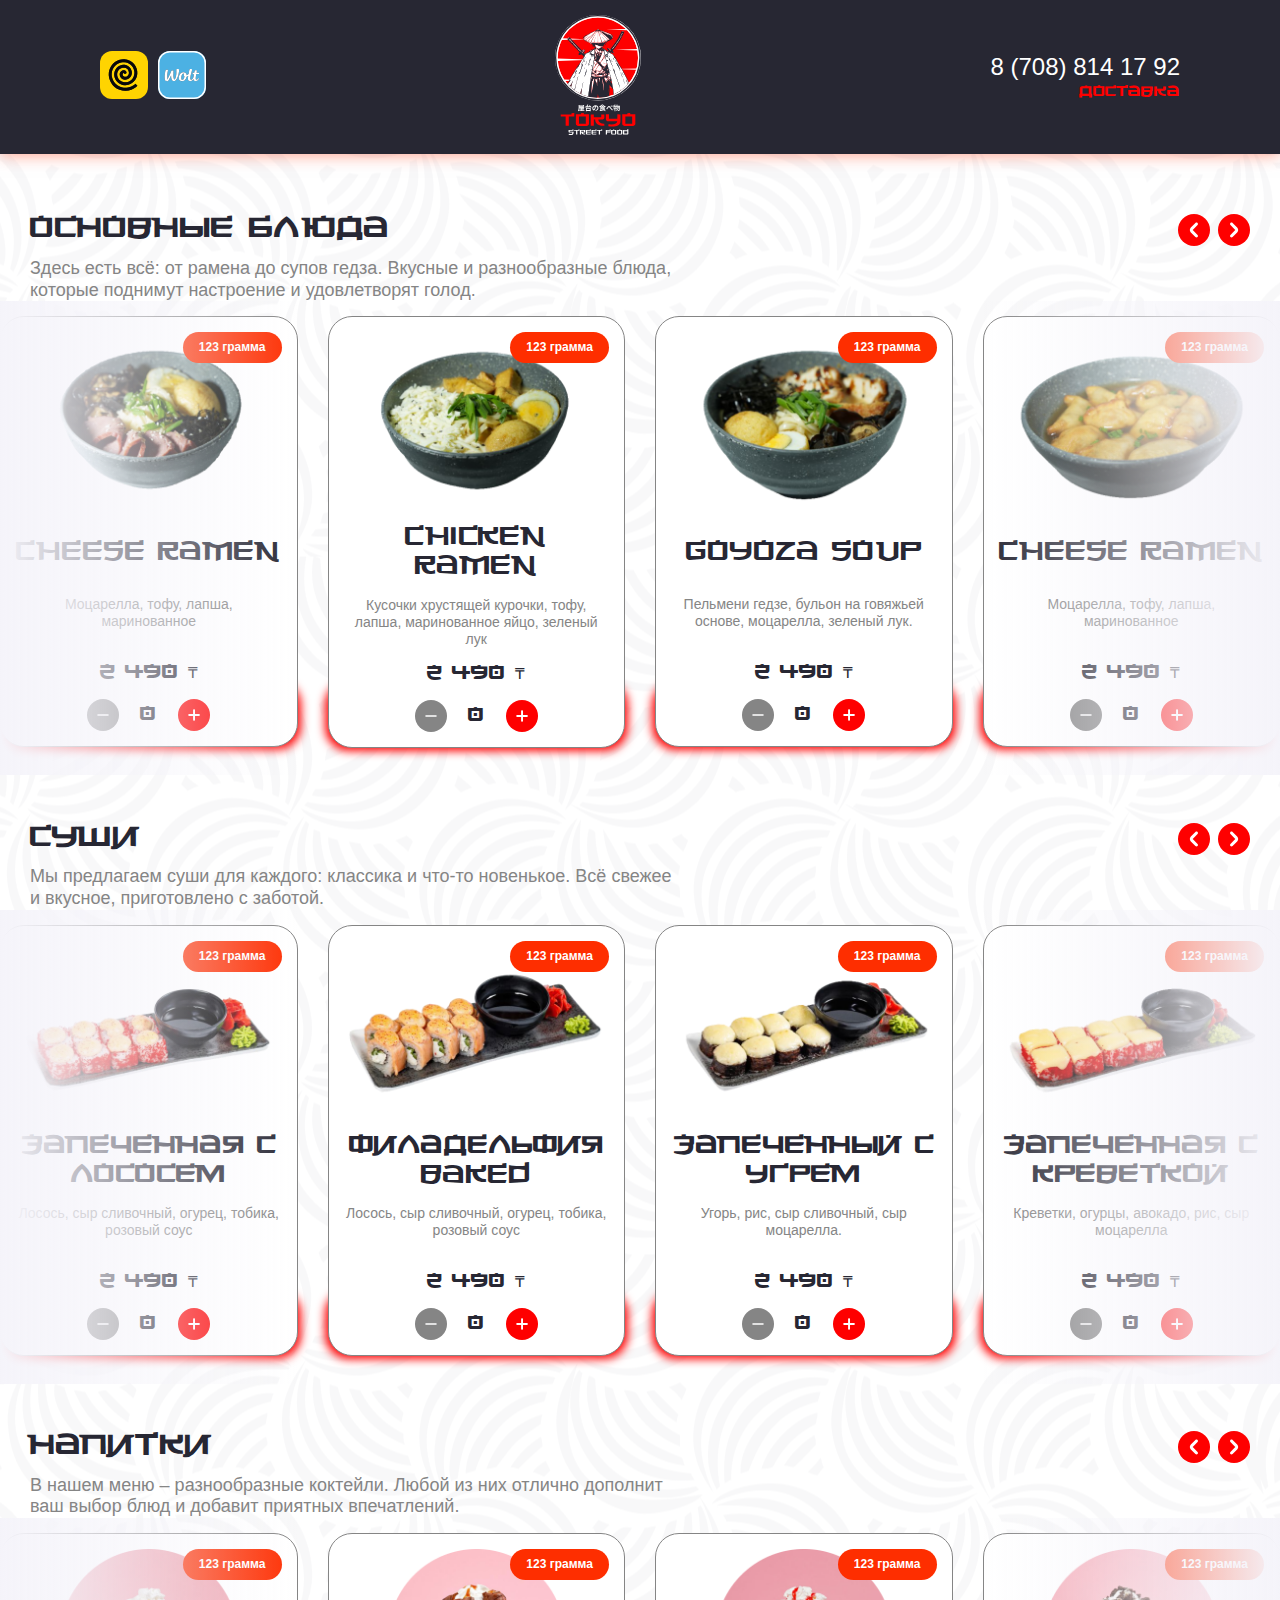
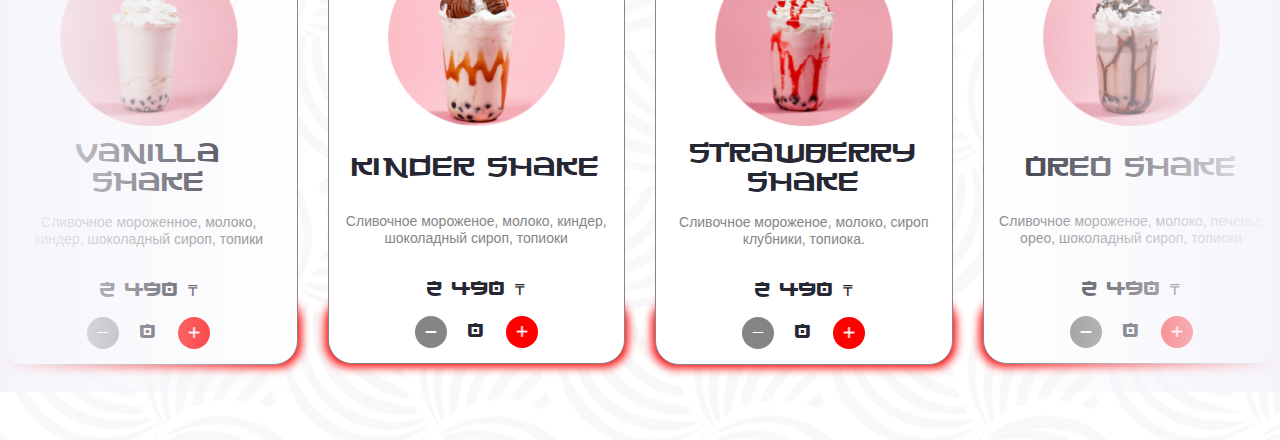
==== commit 58e9ffc8: "23" ====
--- a/index.html
+++ b/index.html
@@ -628,29 +628,29 @@
               <p class="order-subtitle china-font">Основные блюда</p>
               <div class="order-item">
                 <p>Beef Ramen</p>
-                <p>2 290 T</p>
+                <p>2 290 <span>&#8376</span></p>
               </div>
               <div class="order-item">
                 <p>Beef Ramen</p>
-                <p>2 290 T</p>
+                <p>2 290 <span>&#8376</span></p>
               </div>
             </div>
             <div>
               <p class="order-subtitle china-font">Суши</p>
               <div class="order-item">
                 <p>Запеченная с лососем </p>
-                <p>2 290 T</p>
+                <p>2 290 <span>&#8376</span></p>
               </div>
               <div class="order-item">
                 <p>Филадельфия BAKED</p>
-                <p>2 290 T</p>
+                <p>2 290 <span>&#8376</span></p>
               </div>
             </div>
             <div>
               <p class="order-subtitle china-font">Напитки</p>
               <div class="order-item">
                 <p>Vanilla Shake</p>
-                <p>2 290 T</p>
+                <p>2 290 <span>&#8376</span></p>
               </div>
 
             </div>
@@ -661,11 +661,19 @@
         <div class="order-total">
           <div>
             <p>Обслуживание</p>
-            <input type="text" value="490 Т" disabled>
+            <div>
+              <input type="text" value="490" disabled>
+              <span>&#8376</span>
+            </div>
+          
           </div>
           <div>
             <p>Итоговая стоимость заказа</p>
-            <input type="text" value="12 900 Т" disabled>
+            <div>
+              <input type="text" value="12 900" disabled>
+              <span>&#8376</span>
+            </div>
+          
           </div>
 
         </div>
--- a/css/style.css
+++ b/css/style.css
@@ -9,6 +9,7 @@
 
 html, body {
   height: 100%;
+  scroll-behavior: smooth;
 }
 
 .main {
@@ -389,11 +390,8 @@
   .menu-slider {
     max-height: 460px;
   }
-  .owl-stage {
-    padding-left: 15px;
-  }
-  .owl-stage-outer {
-    max-height: 460px;
+  .info-container .order-total input {
+    -webkit-text-fill-color: #272733;
   }
   .menu-container, .order, .delivery {
     padding-bottom: 140px;
@@ -404,7 +402,7 @@
 }
 
 .slider-main {
-  background: url(../imgs/background.svg) center;
+  background: url(../imgs/background.png) center;
 }
 
 @media (min-width: 1024px) {
@@ -508,6 +506,20 @@
   }
 }
 
+.order-item span {
+  color: #272733;
+}
+
+.order-total > div > div {
+  display: flex;
+  align-items: center;
+  gap: 10px;
+}
+.order-total > div > div span {
+  color: #272733;
+  font-size: 20px;
+}
+
 .order {
   display: none;
   position: relative;
@@ -623,7 +635,7 @@
   font-size: 18px;
   line-height: 22px;
   font-weight: 700;
-  color: #FE0000;
+  color: white;
   max-width: 80px;
   background-color: transparent;
   border: none;
@@ -745,7 +757,7 @@
     right: 0;
     bottom: 0;
     z-index: 3;
-    box-shadow: 0px 0px 16px 0px rgba(255, 179, 46, 0.5019607843);
+    box-shadow: 0px 0px 16px 0px rgba(254, 46, 0, 0.5019607843);
   }
   .accept-btn {
     max-width: 315px;
@@ -776,7 +788,7 @@
     font-size: 18px;
     line-height: 22px;
     font-weight: 700;
-    color: #FE0000;
+    color: white;
     max-width: 80px;
     background-color: transparent;
     border: none;
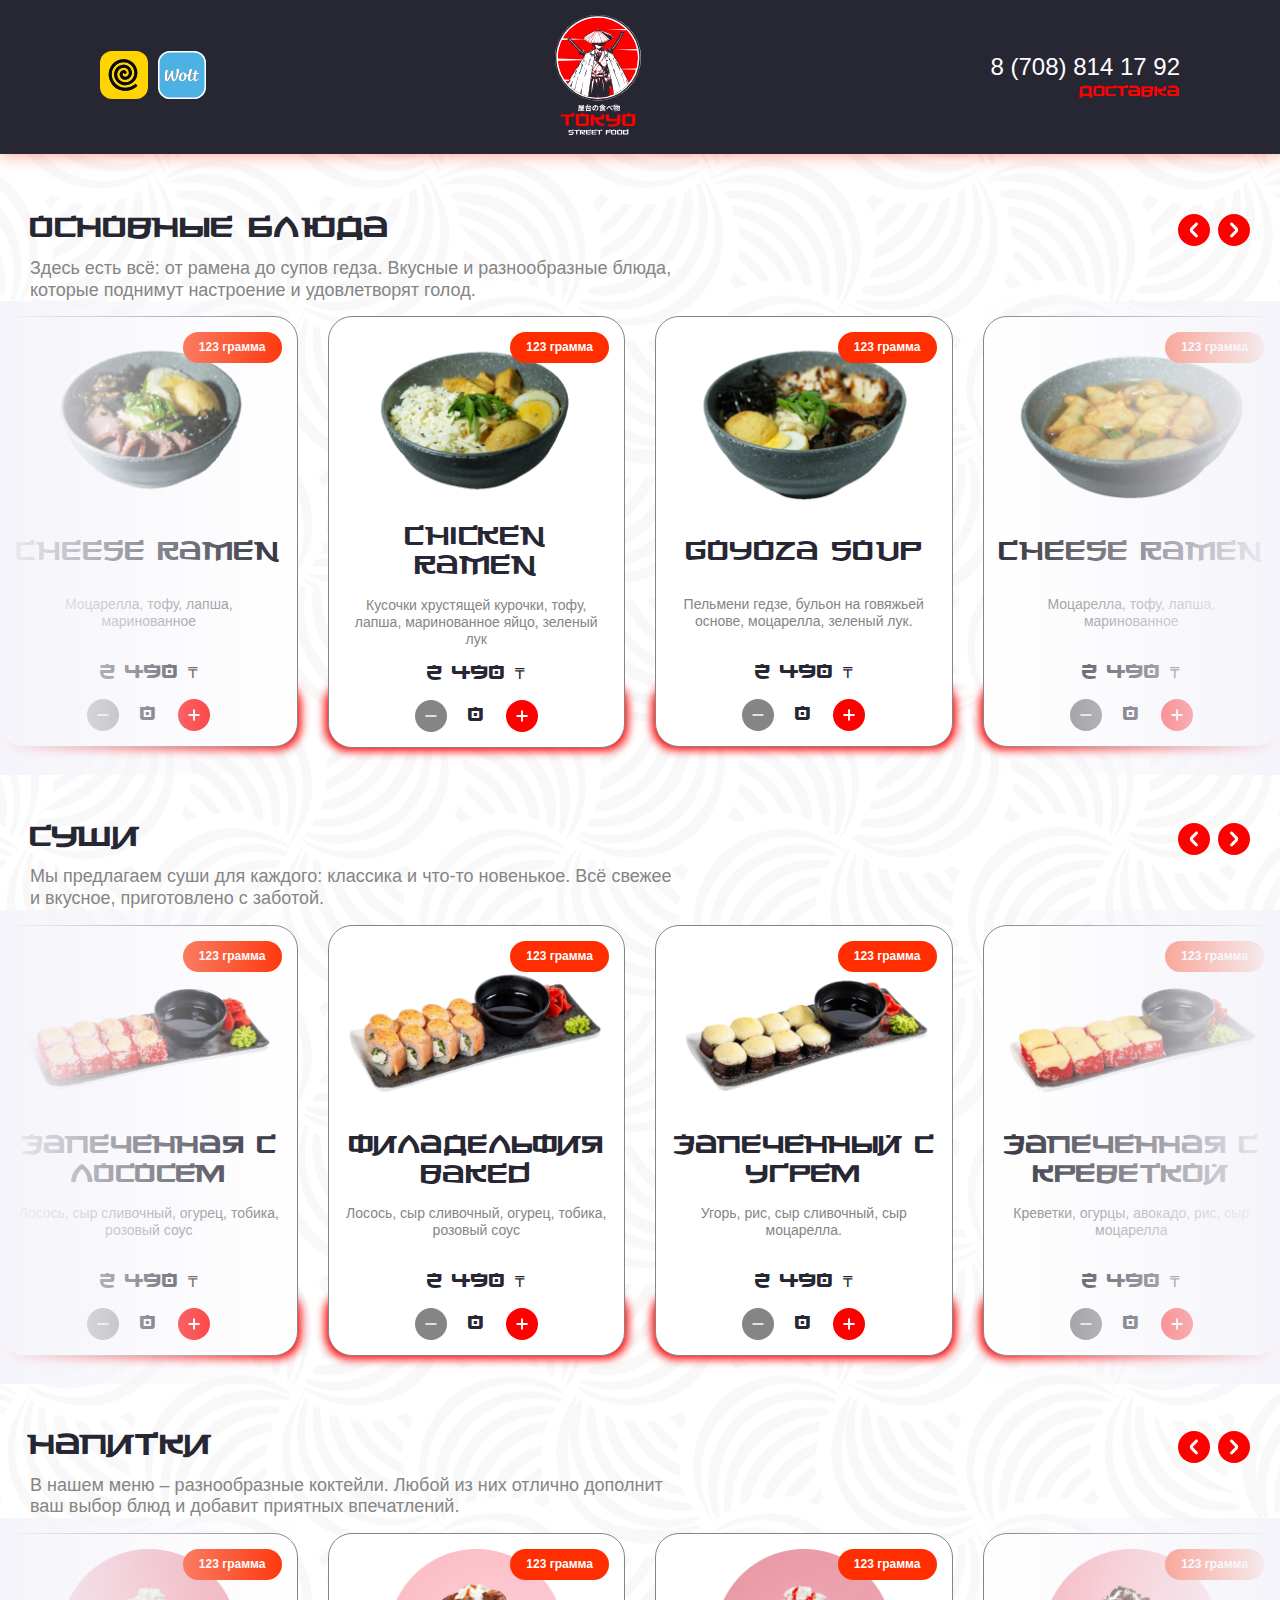
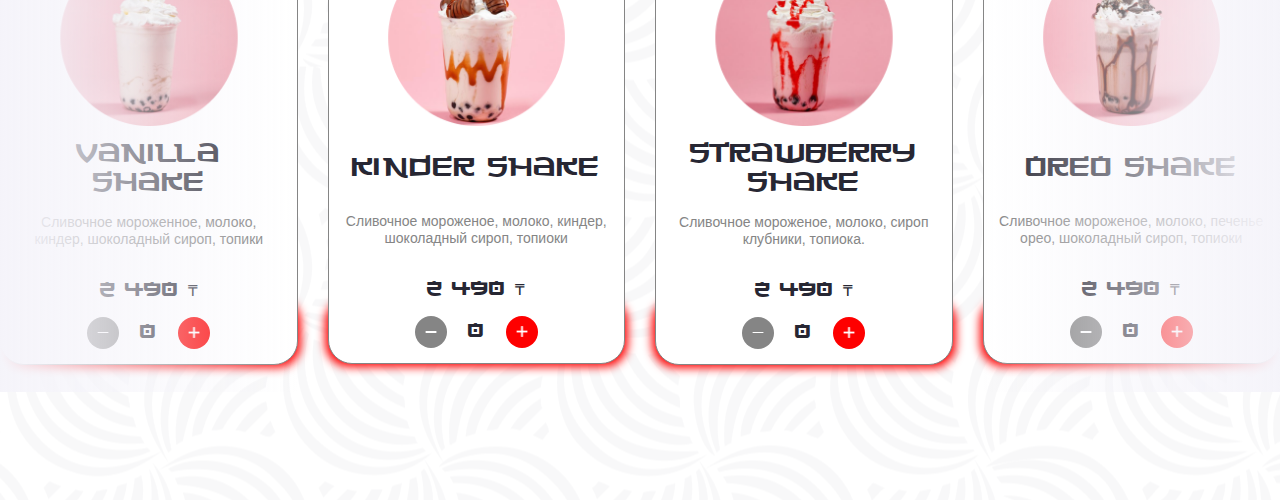
==== commit c3cf3c33: "24" ====
--- a/index.html
+++ b/index.html
@@ -660,17 +660,17 @@
 
         <div class="order-total">
           <div>
-            <p>Обслуживание</p>
-            <div>
-              <input type="text" value="490" disabled>
+            <p class="order-total-subtitle">Обслуживание</p>
+            <div class="order-totalprice">
+              <p>490</p>
               <span>&#8376</span>
             </div>
           
           </div>
           <div>
             <p>Итоговая стоимость заказа</p>
-            <div>
-              <input type="text" value="12 900" disabled>
+            <div class="order-totalprice">
+              <p>12900</p>
               <span>&#8376</span>
             </div>
           
@@ -706,7 +706,7 @@
       <div class="accept-first">
         <div>
           <p>Ваш заказ на сумму:</p>
-          <input type="text" disabled value="123 123 Т">
+          <p class="accept-firstprice">123 123 <span>&#8376</span></p>
         </div>
         <button class="accept-btn accept-ok">Подтвердить</button>
       </div>
--- a/css/style.css
+++ b/css/style.css
@@ -318,7 +318,7 @@
   transition: all ease-in-out 0.5s;
 }
 
-.info-container .order-item p, .info-container .order-total input {
+.info-container .order-total input {
   color: #272733;
 }
 
@@ -453,6 +453,9 @@
   .menu-cardholder:hover .light {
     top: 12px;
     bottom: 12px;
+  }
+  .slider-main {
+    padding-bottom: 60px;
   }
 }
 @media (max-width: 1023px) {
@@ -506,18 +509,41 @@
   }
 }
 
+.accept-firstprice, .accept-firstprice > span {
+  font-weight: 700;
+  color: #FE2E00;
+  font-size: 18px;
+  line-height: 22px;
+}
+
+.order-total-subtitle {
+  color: #858585;
+}
+
 .order-item span {
   color: #272733;
 }
 
-.order-total > div > div {
+.order-item p {
+  color: #272733;
+  font-weight: 500;
+}
+
+.order-total .order-totalprice {
   display: flex;
   align-items: center;
+  justify-content: end;
   gap: 10px;
 }
-.order-total > div > div span {
+.order-total .order-totalprice span {
   color: #272733;
   font-size: 20px;
+}
+.order-total .order-totalprice p, .order-total .order-totalprice span {
+  font-size: 32px;
+  line-height: 39px;
+  color: #272733;
+  font-weight: 700;
 }
 
 .order {
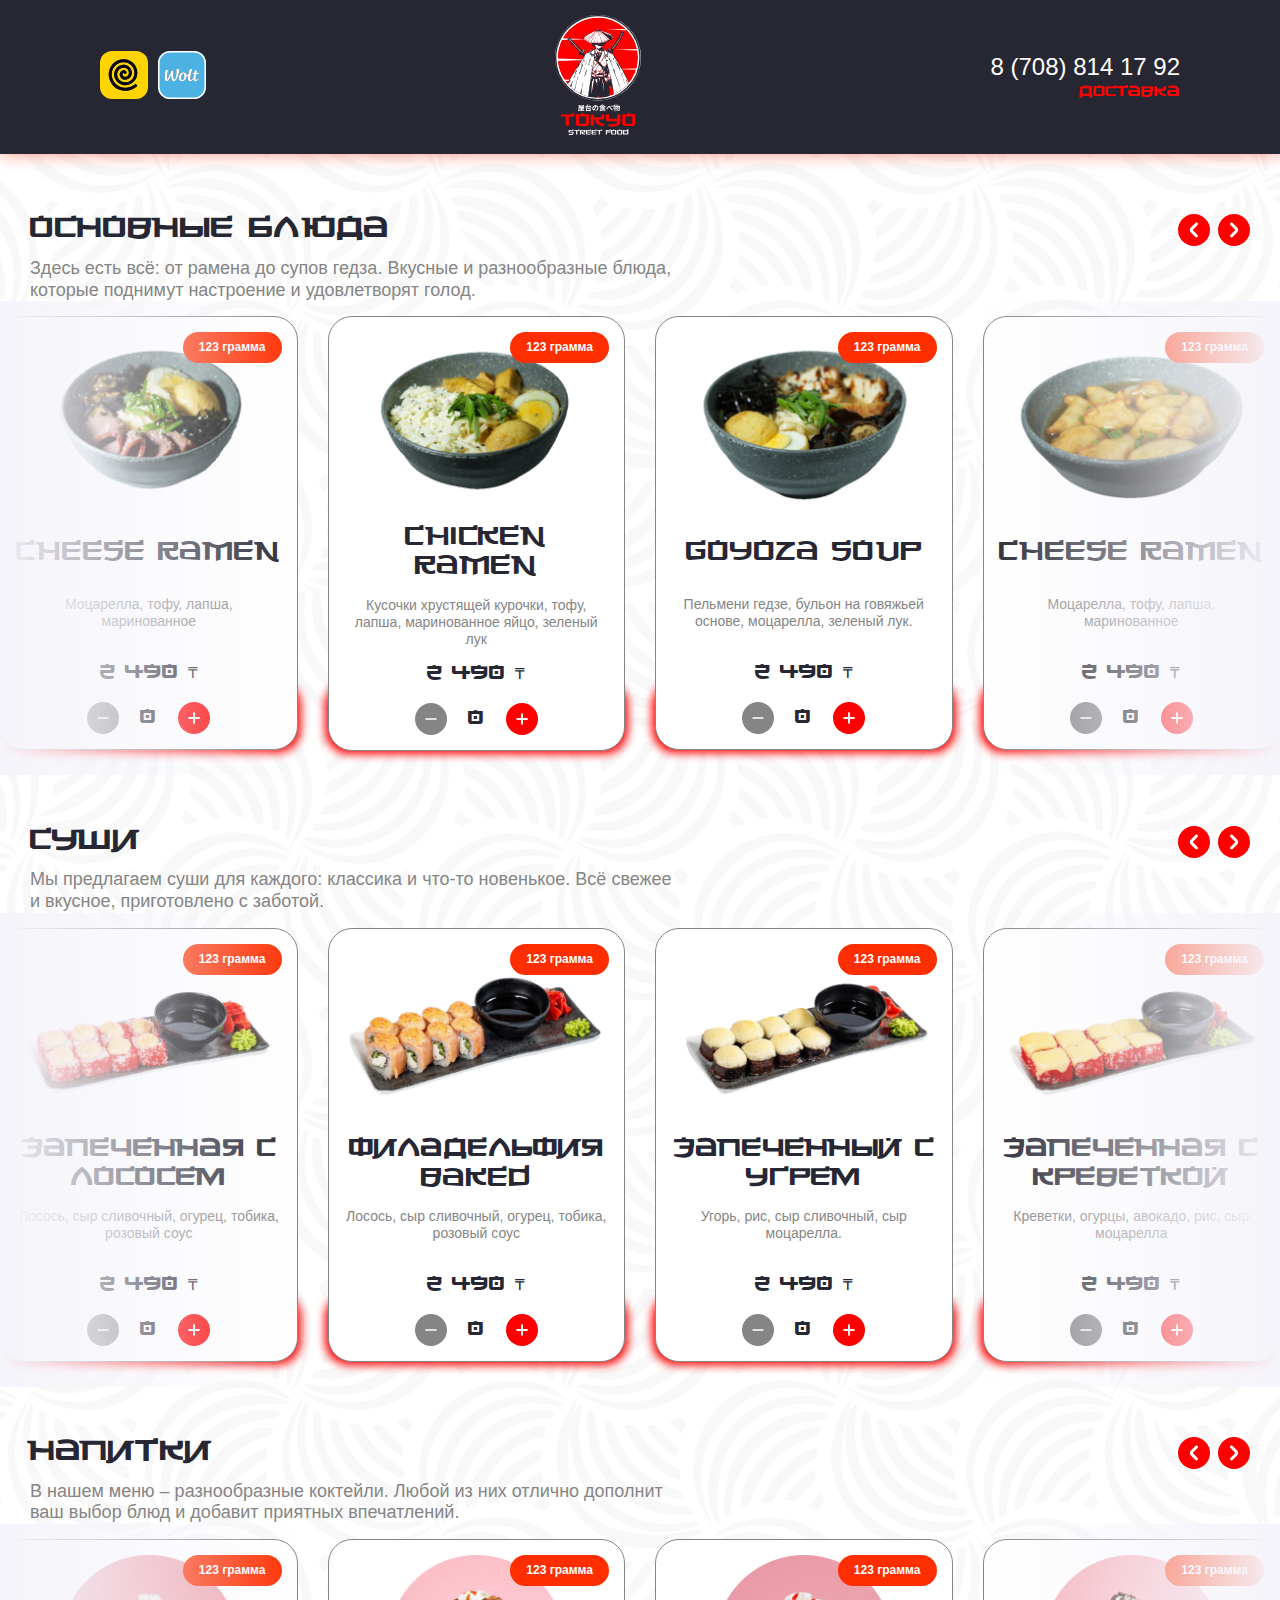
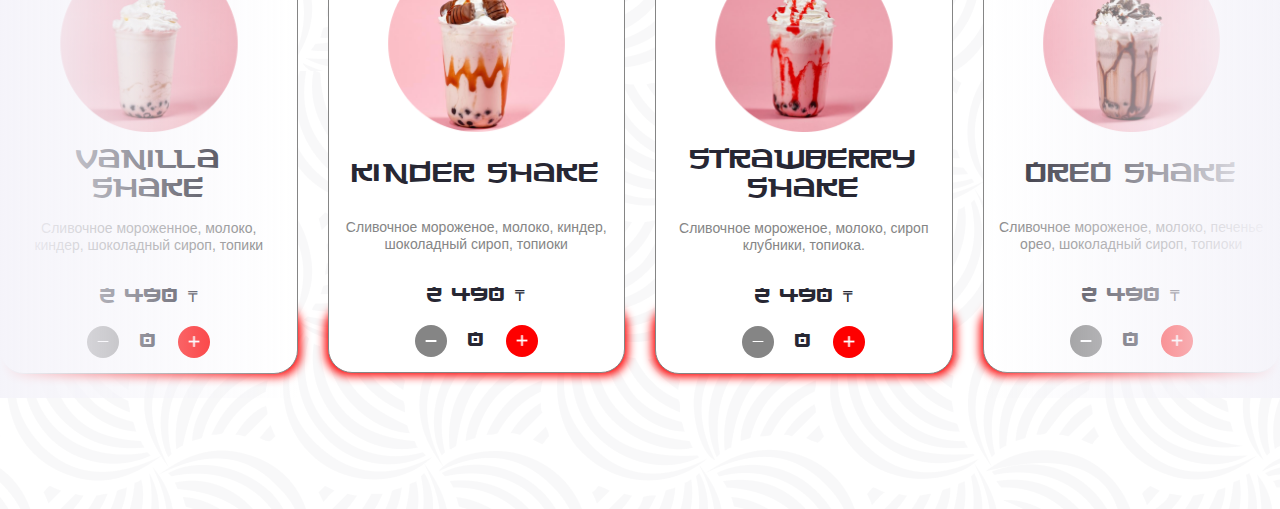
==== commit 19b50ca6: "25" ====
--- a/index.html
+++ b/index.html
@@ -51,7 +51,7 @@
                   <div class="menu-info">
                     <p class="china-font">Cheese Ramen</p>
                     <p>Моцарелла, тофу, лапша, маринованное</p>
-                    <p class="china-font">2 490 <span>&#8376</span></p>
+                    <p class="china-font">2 490 <span class="china-font">&#8376</span></p>
                     <div class="menu-btns">
                       <button class="menu-minus" type="button"><img src="./icons/minus.svg" alt=""></button>
                       <input class="china-font menu-count" type="text" disabled value="0">
@@ -71,7 +71,7 @@
                   <div class="menu-info">
                     <p class="china-font">Chicken Ramen</p>
                     <p>Кусочки хрустящей курочки, тофу, лапша, маринованное яйцо, зеленый лук</p>
-                    <p class="china-font">2 490 <span>&#8376</span></p>
+                    <p class="china-font">2 490 <span class="china-font">&#8376</span></p>
                     <div class="menu-btns">
                       <button class="menu-minus" type="button"><img src="./icons/minus.svg" alt=""></button>
                       <input class="china-font menu-count" type="text" disabled value="0">
@@ -91,7 +91,7 @@
                   <div class="menu-info">
                     <p class="china-font">Goyoza soup</p>
                     <p>Пельмени гедзе, бульон на говяжьей основе, моцарелла, зеленый лук.</p>
-                    <p class="china-font">2 490 <span>&#8376</span></p>
+                    <p class="china-font">2 490 <span class="china-font">&#8376</span></p>
                     <div class="menu-btns">
                       <button class="menu-minus" type="button"><img src="./icons/minus.svg" alt=""></button>
                       <input class="china-font menu-count" type="text" disabled value="0">
@@ -111,7 +111,7 @@
                   <div class="menu-info">
                     <p class="china-font">Cheese Ramen</p>
                     <p>Моцарелла, тофу, лапша, маринованное</p>
-                    <p class="china-font">2 490 <span>&#8376</span></p>
+                    <p class="china-font">2 490 <span class="china-font">&#8376</span></p>
                     <div class="menu-btns">
                       <button class="menu-minus" type="button"><img src="./icons/minus.svg" alt=""></button>
                       <input class="china-font menu-count" type="text" disabled value="0">
@@ -131,7 +131,7 @@
                   <div class="menu-info">
                     <p class="china-font">Chicken Ramen</p>
                     <p>Кусочки хрустящей курочки, тофу, лапша, маринованное яйцо, зеленый лук</p>
-                    <p class="china-font">2 490 <span>&#8376</span></p>
+                    <p class="china-font">2 490 <span class="china-font">&#8376</span></p>
                     <div class="menu-btns">
                       <button class="menu-minus" type="button"><img src="./icons/minus.svg" alt=""></button>
                       <input class="china-font menu-count" type="text" disabled value="0">
@@ -151,7 +151,7 @@
                   <div class="menu-info">
                     <p class="china-font">Goyoza soup</p>
                     <p>Пельмени гедзе, бульон на говяжьей основе, моцарелла, зеленый лук.</p>
-                    <p class="china-font">2 490 <span>&#8376</span></p>
+                    <p class="china-font">2 490 <span class="china-font">&#8376</span></p>
                     <div class="menu-btns">
                       <button class="menu-minus" type="button"><img src="./icons/minus.svg" alt=""></button>
                       <input class="china-font menu-count" type="text" disabled value="0">
@@ -171,7 +171,7 @@
                   <div class="menu-info">
                     <p class="china-font">Cheese Ramen</p>
                     <p>Моцарелла, тофу, лапша, маринованное</p>
-                    <p class="china-font">2 490 <span>&#8376</span></p>
+                    <p class="china-font">2 490 <span class="china-font">&#8376</span></p>
                     <div class="menu-btns">
                       <button class="menu-minus" type="button"><img src="./icons/minus.svg" alt=""></button>
                       <input class="china-font menu-count" type="text" disabled value="0">
@@ -191,7 +191,7 @@
                   <div class="menu-info">
                     <p class="china-font">Cheese Ramen</p>
                     <p>Моцарелла, тофу, лапша, маринованное</p>
-                    <p class="china-font">2 490 <span>&#8376</span></p>
+                    <p class="china-font">2 490 <span class="china-font">&#8376</span></p>
                     <div class="menu-btns">
                       <button class="menu-minus" type="button"><img src="./icons/minus.svg" alt=""></button>
                       <input class="china-font menu-count" type="text" disabled value="0">
@@ -211,7 +211,7 @@
                   <div class="menu-info">
                     <p class="china-font">Cheese Ramen</p>
                     <p>Моцарелла, тофу, лапша, маринованное</p>
-                    <p class="china-font">2 490 <span>&#8376</span></p>
+                    <p class="china-font">2 490 <span class="china-font">&#8376</span></p>
                     <div class="menu-btns">
                       <button class="menu-minus" type="button"><img src="./icons/minus.svg" alt=""></button>
                       <input class="china-font menu-count" type="text" disabled value="0">
@@ -255,7 +255,7 @@
                   <div class="menu-info">
                     <p class="china-font">Запеченная с лососем</p>
                     <p>Лосось, сыр сливочный, огурец, тобика, розовый соус</p>
-                    <p class="china-font">2 490 <span>&#8376</span></p>
+                    <p class="china-font">2 490 <span class="china-font">&#8376</span></p>
                     <div class="menu-btns">
                       <button class="menu-minus" type="button"><img src="./icons/minus.svg" alt=""></button>
                       <input class="china-font menu-count" type="text" disabled value="0">
@@ -275,7 +275,7 @@
                   <div class="menu-info">
                     <p class="china-font">Филадельфия BAKED</p>
                     <p>Лосось, сыр сливочный, огурец, тобика, розовый соус</p>
-                    <p class="china-font">2 490 <span>&#8376</span></p>
+                    <p class="china-font">2 490 <span class="china-font">&#8376</span></p>
                     <div class="menu-btns">
                       <button class="menu-minus" type="button"><img src="./icons/minus.svg" alt=""></button>
                       <input class="china-font menu-count" type="text" disabled value="0">
@@ -295,7 +295,7 @@
                   <div class="menu-info">
                     <p class="china-font">Запеченный с угрем</p>
                     <p>Угорь, рис, сыр сливочный, сыр моцарелла.</p>
-                    <p class="china-font">2 490 <span>&#8376</span></p>
+                    <p class="china-font">2 490 <span class="china-font">&#8376</span></p>
                     <div class="menu-btns">
                       <button class="menu-minus" type="button"><img src="./icons/minus.svg" alt=""></button>
                       <input class="china-font menu-count" type="text" disabled value="0">
@@ -315,7 +315,7 @@
                   <div class="menu-info">
                     <p class="china-font">Запеченная с креветкой</p>
                     <p>Креветки, огурцы, авокадо, рис, сыр моцарелла</p>
-                    <p class="china-font">2 490 <span>&#8376</span></p>
+                    <p class="china-font">2 490 <span class="china-font">&#8376</span></p>
                     <div class="menu-btns">
                       <button class="menu-minus" type="button"><img src="./icons/minus.svg" alt=""></button>
                       <input class="china-font menu-count" type="text" disabled value="0">
@@ -335,7 +335,7 @@
                   <div class="menu-info">
                     <p class="china-font">Филадельфия BAKED</p>
                     <p>Лосось, сыр сливочный, огурец, тобика, розовый соус.</p>
-                    <p class="china-font">2 490 <span>&#8376</span></p>
+                    <p class="china-font">2 490 <span class="china-font">&#8376</span></p>
                     <div class="menu-btns">
                       <button class="menu-minus" type="button"><img src="./icons/minus.svg" alt=""></button>
                       <input class="china-font menu-count" type="text" disabled value="0">
@@ -355,7 +355,7 @@
                   <div class="menu-info">
                     <p class="china-font">Запеченный с угрем</p>
                     <p>Угорь, рис, сыр сливочный, сыр моцарелла</p>
-                    <p class="china-font">2 490 <span>&#8376</span></p>
+                    <p class="china-font">2 490 <span class="china-font">&#8376</span></p>
                     <div class="menu-btns">
                       <button class="menu-minus" type="button"><img src="./icons/minus.svg" alt=""></button>
                       <input class="china-font menu-count" type="text" disabled value="0">
@@ -375,7 +375,7 @@
                   <div class="menu-info">
                     <p class="china-font">Запеченная с креветкой</p>
                     <p>Креветки, огурцы, авокадо, рис, сыр моцарелла</p>
-                    <p class="china-font">2 490 <span>&#8376</span></p>
+                    <p class="china-font">2 490 <span class="china-font">&#8376</span></p>
                     <div class="menu-btns">
                       <button class="menu-minus" type="button"><img src="./icons/minus.svg" alt=""></button>
                       <input class="china-font menu-count" type="text" disabled value="0">
@@ -395,7 +395,7 @@
                   <div class="menu-info">
                     <p class="china-font">Запеченная с лососем</p>
                     <p>Лосось, сыр сливочный, огурец, тобика, розовый соус</p>
-                    <p class="china-font">2 490 <span>&#8376</span></p>
+                    <p class="china-font">2 490 <span class="china-font">&#8376</span></p>
                     <div class="menu-btns">
                       <button class="menu-minus" type="button"><img src="./icons/minus.svg" alt=""></button>
                       <input class="china-font menu-count" type="text" disabled value="0">
@@ -440,7 +440,7 @@
                   <div class="menu-info">
                     <p class="china-font">Vanilla shake</p>
                     <p>Сливочное мороженное, молоко, киндер, шоколадный сироп, топики</p>
-                    <p class="china-font">2 490 <span>&#8376</span></p>
+                    <p class="china-font">2 490 <span class="china-font">&#8376</span></p>
                     <div class="menu-btns">
                       <button class="menu-minus" type="button"><img src="./icons/minus-icon.png" alt=""></button>
                       <input class="china-font menu-count" type="text" disabled value="0">
@@ -460,7 +460,7 @@
                   <div class="menu-info">
                     <p class="china-font">Kinder shake</p>
                     <p>Сливочное мороженое, молоко, киндер, шоколадный сироп, топиоки</p>
-                    <p class="china-font">2 490 <span>&#8376</span></p>
+                    <p class="china-font">2 490 <span class="china-font">&#8376</span></p>
                     <div class="menu-btns">
                       <button class="menu-minus" type="button"><img src="./icons/minus-icon.png" alt=""></button>
                       <input class="china-font menu-count" type="text" disabled value="0">
@@ -480,7 +480,7 @@
                   <div class="menu-info">
                     <p class="china-font">Strawberry shake</p>
                     <p>Сливочное мороженое, молоко, сироп клубники, топиока.</p>
-                    <p class="china-font">2 490 <span>&#8376</span></p>
+                    <p class="china-font">2 490 <span class="china-font">&#8376</span></p>
                     <div class="menu-btns">
                       <button class="menu-minus" type="button"><img src="./icons/minus-icon.png" alt=""></button>
                       <input class="china-font menu-count" type="text" disabled value="0">
@@ -500,7 +500,7 @@
                   <div class="menu-info">
                     <p class="china-font">Oreo shake</p>
                     <p>Cливочное мороженое, молоко, печенье орео, шоколадный сироп, топиоки</p>
-                    <p class="china-font">2 490 <span>&#8376</span></p>
+                    <p class="china-font">2 490 <span class="china-font">&#8376</span></p>
                     <div class="menu-btns">
                       <button class="menu-minus" type="button"><img src="./icons/minus-icon.png" alt=""></button>
                       <input class="china-font menu-count" type="text" disabled value="0">
@@ -520,7 +520,7 @@
                   <div class="menu-info">
                     <p class="china-font">Vanilla shake</p>
                     <p>Сливочное мороженное, молоко, киндер, шоколадный сироп, топики</p>
-                    <p class="china-font">2 490 <span>&#8376</span></p>
+                    <p class="china-font">2 490 <span class="china-font">&#8376</span></p>
                     <div class="menu-btns">
                       <button class="menu-minus" type="button"><img src="./icons/minus-icon.png" alt=""></button>
                       <input class="china-font menu-count" type="text" disabled value="0">
@@ -540,7 +540,7 @@
                   <div class="menu-info">
                     <p class="china-font">Kinder shake</p>
                     <p>Сливочное мороженое, молоко, киндер, шоколадный сироп, топиоки.</p>
-                    <p class="china-font">2 490 <span>&#8376</span></p>
+                    <p class="china-font">2 490 <span class="china-font">&#8376</span></p>
                     <div class="menu-btns">
                       <button class="menu-minus" type="button"><img src="./icons/minus-icon.png" alt=""></button>
                       <input class="china-font menu-count" type="text" disabled value="0">
@@ -560,7 +560,7 @@
                   <div class="menu-info">
                     <p class="china-font">Strawberry shake</p>
                     <p>Сливочное мороженое, молоко, сироп клубники, топиока</p>
-                    <p class="china-font">2 490 <span>&#8376</span></p>
+                    <p class="china-font">2 490 <span class="china-font">&#8376</span></p>
                     <div class="menu-btns">
                       <button class="menu-minus" type="button"><img src="./icons/minus-icon.png" alt=""></button>
                       <input class="china-font menu-count" type="text" disabled value="0">
@@ -580,7 +580,7 @@
                   <div class="menu-info">
                     <p class="china-font">Oreo shake</p>
                     <p>Cливочное мороженое, молоко, печенье орео, шоколадный сироп, топиоки</p>
-                    <p class="china-font">2 490 <span>&#8376</span></p>
+                    <p class="china-font">2 490 <span class="china-font">&#8376</span></p>
                     <div class="menu-btns">
                       <button class="menu-minus" type="button"><img src="./icons/minus-icon.png" alt=""></button>
                       <input class="china-font menu-count" type="text" disabled value="0">
@@ -600,7 +600,7 @@
                   <div class="menu-info">
                     <p class="china-font">Vanilla shake</p>
                     <p>Сливочное мороженное, молоко, киндер, шоколадный сироп, топики</p>
-                    <p class="china-font">2 490 <span>&#8376</span></p>
+                    <p class="china-font">2 490 <span class="china-font">&#8376</span></p>
                     <div class="menu-btns">
                       <button class="menu-minus" type="button"><img src="./icons/minus-icon.png" alt=""></button>
                       <input class="china-font menu-count" type="text" disabled value="0">
@@ -628,29 +628,29 @@
               <p class="order-subtitle china-font">Основные блюда</p>
               <div class="order-item">
                 <p>Beef Ramen</p>
-                <p>2 290 <span>&#8376</span></p>
+                <p>2 290 <span class="china-font">&#8376</span></p>
               </div>
               <div class="order-item">
                 <p>Beef Ramen</p>
-                <p>2 290 <span>&#8376</span></p>
+                <p>2 290 <span class="china-font">&#8376</span></p>
               </div>
             </div>
             <div>
               <p class="order-subtitle china-font">Суши</p>
               <div class="order-item">
                 <p>Запеченная с лососем </p>
-                <p>2 290 <span>&#8376</span></p>
+                <p>2 290 <span class="china-font">&#8376</span></p>
               </div>
               <div class="order-item">
                 <p>Филадельфия BAKED</p>
-                <p>2 290 <span>&#8376</span></p>
+                <p>2 290 <span class="china-font">&#8376</span></p>
               </div>
             </div>
             <div>
               <p class="order-subtitle china-font">Напитки</p>
               <div class="order-item">
                 <p>Vanilla Shake</p>
-                <p>2 290 <span>&#8376</span></p>
+                <p>2 290 <span class="china-font">&#8376</span></p>
               </div>
 
             </div>
@@ -663,7 +663,7 @@
             <p class="order-total-subtitle">Обслуживание</p>
             <div class="order-totalprice">
               <p>490</p>
-              <span>&#8376</span>
+              <span class="china-font">&#8376</span>
             </div>
           
           </div>
@@ -671,7 +671,7 @@
             <p>Итоговая стоимость заказа</p>
             <div class="order-totalprice">
               <p>12900</p>
-              <span>&#8376</span>
+              <span class="china-font">&#8376</span>
             </div>
           
           </div>
@@ -706,7 +706,7 @@
       <div class="accept-first">
         <div>
           <p>Ваш заказ на сумму:</p>
-          <p class="accept-firstprice">123 123 <span>&#8376</span></p>
+          <p class="accept-firstprice">123 123 <span class="china-font">&#8376</span></p>
         </div>
         <button class="accept-btn accept-ok">Подтвердить</button>
       </div>
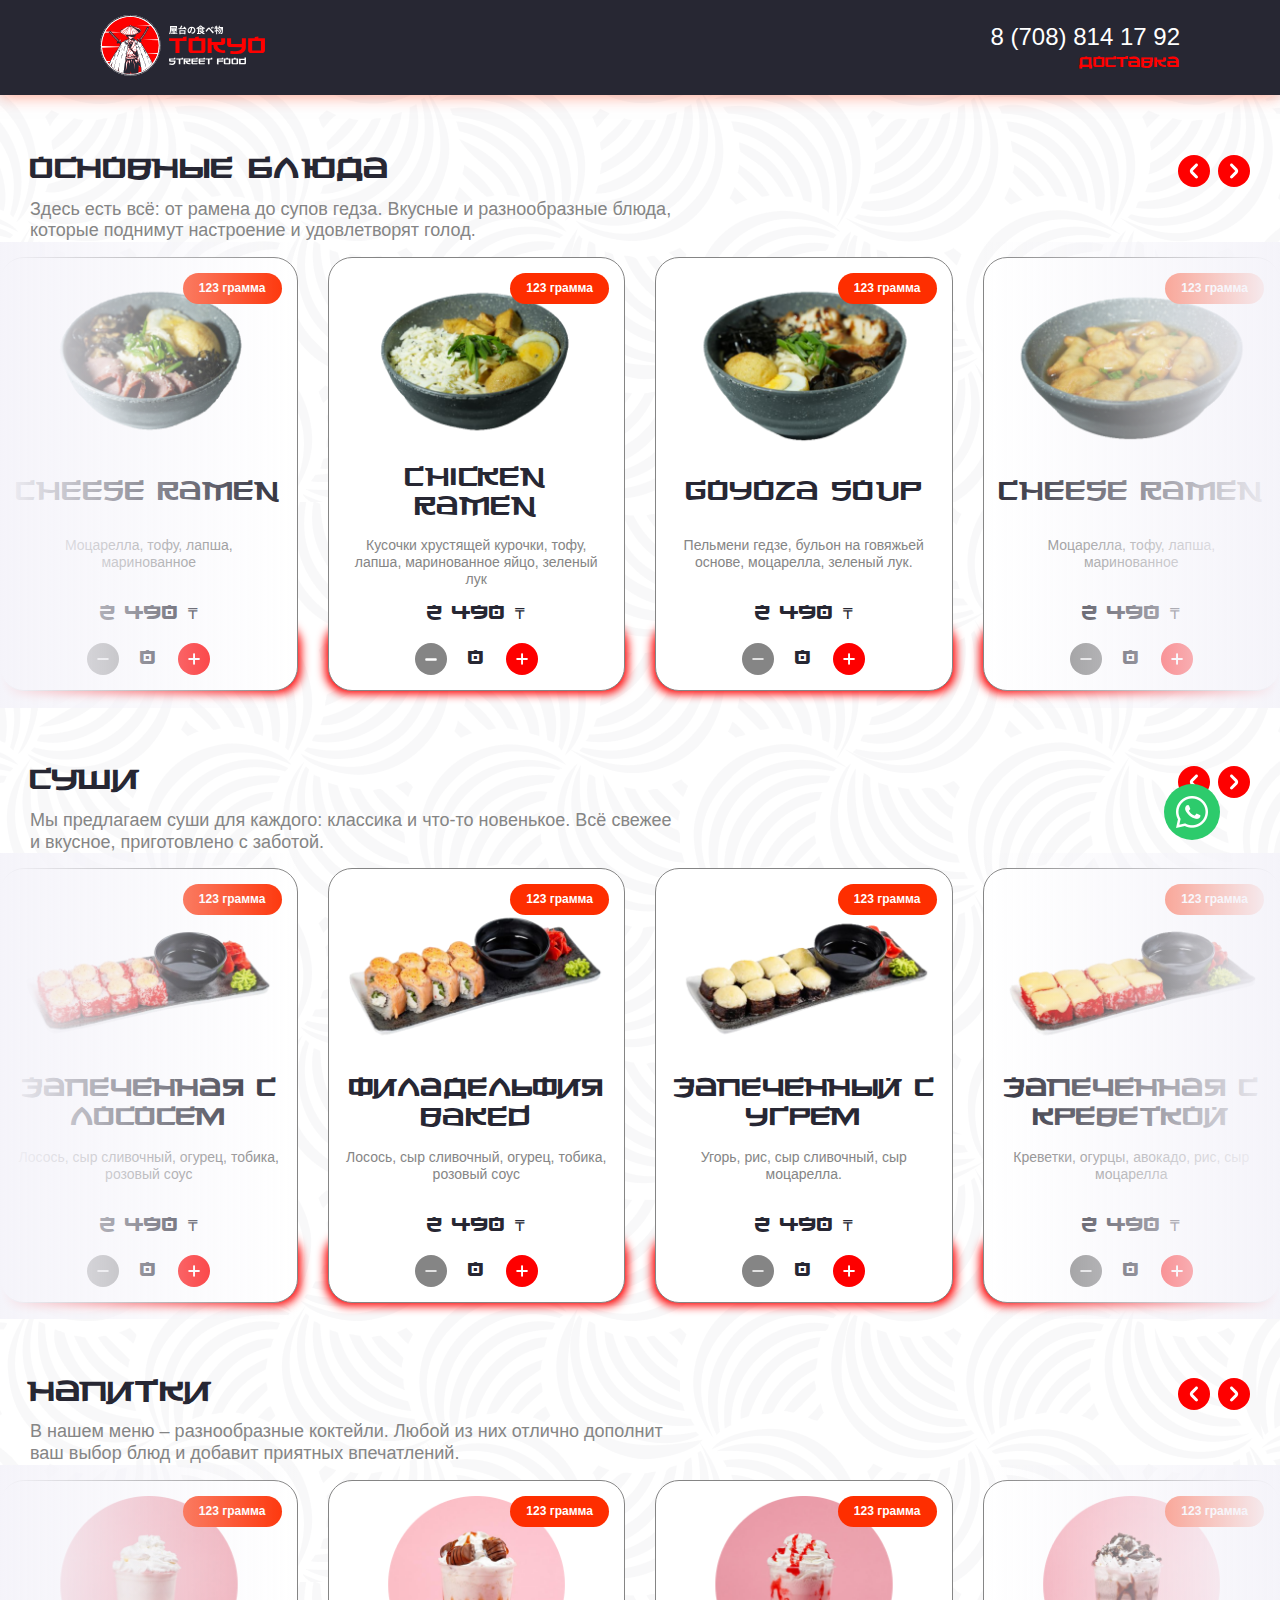
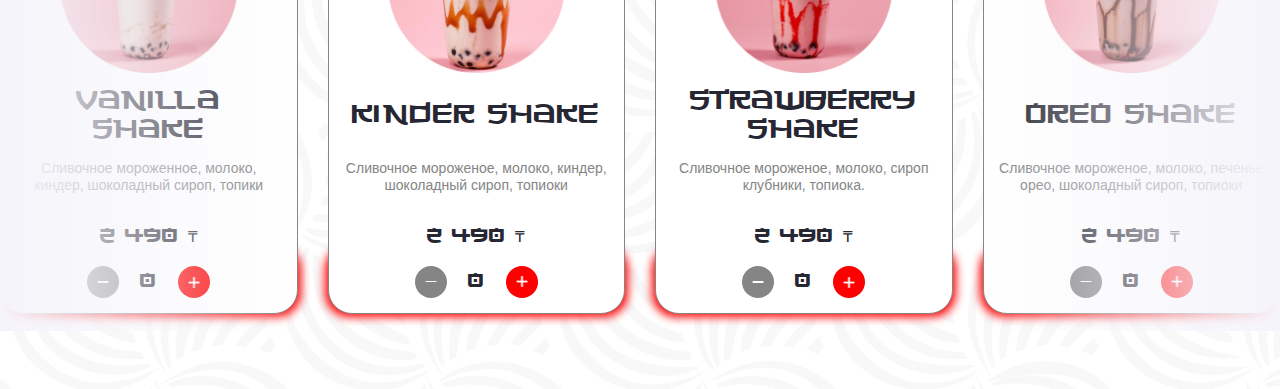
==== commit 36fd79b0: "27" ====
--- a/index.html
+++ b/index.html
@@ -12,11 +12,14 @@
 
 <body>
   <header class="header">
-    <div class="header-icons">
+    <!-- <div class="header-icons">
       <a class="header-link" href="https://eda.yandex.kz/"><img src="./icons/yandex.svg" alt=""></a>
       <a class="header-link" href="https://wolt.com/ru/kaz"><img src="./icons/wolt.svg" alt=""></a>
-    </div>
-    <a href="./index.html"><img class="logo" src="./imgs/logo-header.svg" alt=""></a>
+    </div> -->
+    <a href="./index.html">
+      <!-- <img class="logo" src="./imgs/logo-header.svg" alt=""> -->
+      <img class="logo-mob" src="./icons/logo-mob.svg" alt="">
+    </a>
     <div class="header-info">
       <a href="tel:87088141792">8 (708) 814 17 92</a>
       <p class="china-font">Доставка</p>
@@ -619,7 +622,7 @@
       </div>
     </div>
     
-    <div class="info-container">
+    <!-- <div class="info-container" style="display: none;">
       <div class="order">
         <div>
           <p class="order-title china-font">Ваш заказ</p>
@@ -700,17 +703,17 @@
 
         </form>
       </div>
-    </div>
-
+    </div> -->
+    <a href="#" class="whatsapp pulse"><img src="./icons/whatsapp.png" alt=""></a>
     <div class="accept">
       <div class="accept-first">
         <div>
           <p>Ваш заказ на сумму:</p>
           <p class="accept-firstprice">123 123 <span class="china-font">&#8376</span></p>
         </div>
-        <button class="accept-btn accept-ok">Подтвердить</button>
+        <a href="./order.html" class="accept-btn accept-ok">Подтвердить</a>
       </div>
-      <div class="accept-second">
+      <!-- <div class="accept-second">
         <button class="accept-btn accept-back">Назад</button>
         <button class="accept-btn accept-next">Верно</button>
         <a href="./last.html" class="accept-btn accept-lastlink">Верно</a>
@@ -718,7 +721,7 @@
       <div class="accept-third">
         <button class="accept-btn accept-tback">Назад</button>
         <a href="./last.html" class="accept-btn accept-tnext">Верно</a>
-      </div>
+      </div> -->
 
     </div>
   </main>
--- a/css/style.css
+++ b/css/style.css
@@ -17,6 +17,14 @@
   height: 100%;
 }
 
+@media (min-width: 1024px) {
+  .imgbackground {
+    background-image: url("../imgs/background.png");
+  }
+  .imgbackground {
+    height: 100%;
+  }
+}
 .main-back {
   height: 100%;
   background-color: #F5F4FA;
@@ -26,6 +34,10 @@
   .main-back {
     padding-bottom: 130px;
     height: auto;
+  }
+  .imgbackground {
+    background-image: url("../imgs/background-mob.png");
+    padding-bottom: 90px;
   }
 }
 .main-back p:not(.china-font) {
@@ -269,7 +281,8 @@
   outline: none;
   background-color: transparent;
   border: none;
-  color: #272733;
+  -webkit-text-fill-color: #272733;
+  opacity: 1;
 }
 
 .menu-item {
@@ -341,12 +354,6 @@
     margin: 0 auto;
     grid-template-columns: 1fr 1fr;
     margin-top: 60px;
-  }
-  .info-container .order, .info-container .delivery {
-    background-color: white;
-    border: 1px solid #858585;
-    border-radius: 24px;
-    padding: 60px;
   }
   .info-container .order-total {
     position: static;
@@ -546,87 +553,6 @@
   font-weight: 700;
 }
 
-.order {
-  display: none;
-  position: relative;
-  height: 100%;
-}
-.order-title {
-  font-size: 48px;
-  line-height: 33.6px;
-  color: #FFFFFF;
-}
-.order-info {
-  margin-top: 30px;
-  display: grid;
-  gap: 20px;
-}
-.order-subtitle {
-  font-size: 32px;
-  line-height: 22.4px;
-  color: #858585;
-  margin-bottom: 10px;
-}
-.order-item {
-  display: flex;
-  background-image: linear-gradient(to right, #a3a3a3 10%, rgba(255, 255, 255, 0) 0%);
-  background-position: 0 14px;
-  background-size: 10px 1px;
-  background-repeat: repeat-x;
-  justify-content: space-between;
-  font-size: 18px;
-  line-height: 22px;
-}
-.order-item p {
-  background-color: #18191B;
-}
-.order-item p:first-child {
-  padding-right: 8px;
-}
-.order-item p:nth-child(2) {
-  padding-left: 8px;
-}
-.order-item:not(:first-child) {
-  margin-top: 10px;
-}
-.order-total {
-  bottom: 53px;
-  right: 0;
-  margin-left: auto;
-  max-width: 240px;
-}
-.order-total p {
-  font-size: 16px;
-  line-height: 20px;
-  color: #858585;
-  text-align: right;
-}
-.order-total input {
-  text-align: right;
-  border: none;
-  background-color: transparent;
-  outline: none;
-  font-size: 32px;
-  line-height: 39px;
-  font-weight: 700;
-  max-width: 100%;
-}
-
-@media (max-width: 1023px) {
-  .order {
-    padding: 0 15px;
-    padding-top: 30px;
-    padding-bottom: 80px;
-    display: flex;
-    flex-direction: column;
-    justify-content: space-between;
-    gap: 20px;
-    overflow: scroll;
-  }
-  .order-total {
-    margin-bottom: 15px;
-  }
-}
 .accept {
   display: none;
 }
@@ -887,6 +813,308 @@
     padding-bottom: 140px;
   }
 }
+.order {
+  position: relative;
+}
+.order-title {
+  font-size: 48px;
+  line-height: 33.6px;
+  color: #FFFFFF;
+}
+.order-info {
+  margin-top: 30px;
+  display: grid;
+  gap: 20px;
+}
+.order-subtitle {
+  font-size: 32px;
+  line-height: 22.4px;
+  color: #858585;
+  margin-bottom: 10px;
+}
+.order-item {
+  display: flex;
+  background-image: linear-gradient(to right, #a3a3a3 10%, rgba(255, 255, 255, 0) 0%);
+  background-position: 0 14px;
+  background-size: 10px 1px;
+  background-repeat: repeat-x;
+  justify-content: space-between;
+  font-size: 18px;
+  line-height: 22px;
+}
+.order-item p:first-child {
+  padding-right: 8px;
+}
+.order-item p:nth-child(2) {
+  padding-left: 8px;
+}
+.order-item:not(:first-child) {
+  margin-top: 10px;
+}
+.order-total {
+  bottom: 53px;
+  right: 0;
+  margin-left: auto;
+  max-width: 240px;
+}
+.order-total p {
+  font-size: 16px;
+  line-height: 20px;
+  color: #858585;
+  text-align: right;
+}
+.order-total input {
+  text-align: right;
+  border: none;
+  background-color: transparent;
+  outline: none;
+  font-size: 32px;
+  line-height: 39px;
+  font-weight: 700;
+  max-width: 100%;
+}
+
+@media (max-width: 1023px) {
+  .order {
+    padding: 0 15px;
+    padding-top: 30px;
+    padding-bottom: 80px;
+    display: flex;
+    flex-direction: column;
+    justify-content: space-between;
+    gap: 20px;
+    overflow: scroll;
+  }
+  .order-total {
+    margin-bottom: 15px;
+  }
+}
+.orderpage {
+  max-width: 645px;
+  grid-template-columns: 1fr;
+}
+
+.orderpage .order-total {
+  max-width: none;
+}
+
+.orderpage .order-total > div {
+  display: flex;
+  justify-content: end;
+  gap: 20px;
+}
+.orderpage .order-total > div > p {
+  text-align: center;
+  display: inline-flex;
+  align-items: center;
+}
+
+.order-item p:nth-child(2), .order-item span {
+  font-weight: 700;
+}
+
+.orderpage-btns {
+  margin-top: 30px;
+  display: flex;
+  gap: 15px;
+}
+.orderpage-btns button, .orderpage-btns a {
+  width: 100%;
+  max-width: none;
+}
+
+.orderpage-prevbtn {
+  border: 1px solid #FE0000;
+  background-color: white;
+  color: #272733;
+  padding: 16px 32px;
+}
+.orderpage-prevbtn:hover {
+  background-color: #FE0000;
+  color: white;
+}
+
+.orderpage-nextbtn {
+  background-color: #FE0000;
+  color: white;
+}
+
+.orderpage .order-total span {
+  line-height: normal;
+}
+
+.progressbar {
+  display: flex;
+  width: 100%;
+  gap: 8px;
+  margin-top: 8px;
+}
+.progressbar > div {
+  width: 100%;
+}
+.progressbar-line {
+  border-radius: 123px;
+  height: 4px;
+  width: 100%;
+  background-color: #DEDEDE;
+}
+.progressbar-line-red {
+  background-color: #FE0000;
+}
+.progressbar-text {
+  font-size: 12px;
+  line-height: 15px;
+  font-weight: 500;
+  color: #858585;
+  text-align: center;
+}
+.progressbar-text-active {
+  color: #272733;
+}
+
+.order, .delivery, .payment {
+  display: none;
+}
+
+.orderpage .delivery-form {
+  margin-top: 30px;
+}
+
+@media (min-width: 1024px) {
+  .orderpage.info-container {
+    padding-top: 60px;
+    margin-top: 0;
+  }
+  .orderpage-window {
+    background-color: white;
+    border: 1px solid #858585;
+    border-radius: 24px;
+    padding: 60px;
+  }
+  .orderpage-accept {
+    display: none;
+  }
+}
+@media (max-width: 1023px) {
+  .orderpage.info-container {
+    display: block;
+  }
+  .order .order-total {
+    margin-top: 30px;
+  }
+  .orderpage .order-total > div {
+    display: block;
+    text-align: end;
+  }
+  .orderpage-window .orderpage-btns {
+    display: none;
+  }
+  .orderpage-accept {
+    position: fixed;
+    bottom: 0;
+    background-color: #272733;
+    padding: 15px;
+    border-top-right-radius: 32px;
+    border-top-left-radius: 32px;
+    width: 100%;
+    left: 0;
+    right: 0;
+  }
+  .orderpage-accept .orderpage-btns {
+    margin-top: 0;
+  }
+  .payment {
+    padding: 30px 15px 90px;
+  }
+}
+.payment-info, .payment-btns {
+  display: flex;
+  flex-direction: column;
+}
+
+.payment-info {
+  margin-top: 30px;
+  gap: 30px;
+}
+
+.payment-btns {
+  gap: 20px;
+}
+
+.payment-card {
+  background-color: #272733;
+  border-radius: 123px;
+  padding: 16px;
+  font-size: 18px;
+  line-height: 22px;
+  display: flex;
+  align-items: center;
+  justify-content: center;
+  text-decoration: none;
+}
+.payment-card img {
+  margin-left: 10px;
+}
+
+.payment-kaspi {
+  background-color: #F14635;
+}
+
+.whatsapp {
+  padding: 12px;
+  background: #2DCB6C;
+  display: inline-flex;
+  justify-content: center;
+  align-items: center;
+  border-radius: 123px;
+  position: fixed;
+  z-index: 5;
+}
+.whatsapp img {
+  max-width: 32px;
+  -o-object-fit: cover;
+     object-fit: cover;
+}
+
+.pulse {
+  animation: pulse-animation 2s infinite;
+}
+
+@keyframes pulse-animation {
+  0% {
+    box-shadow: 0 0 0 0px rgba(0, 0, 0, 0.2);
+  }
+  100% {
+    box-shadow: 0 0 0 20px rgba(0, 0, 0, 0);
+  }
+}
+@media (min-width: 1024px) {
+  .whatsapp {
+    bottom: 60px;
+    right: 60px;
+  }
+}
+@media (max-width: 1023px) {
+  .whatsapp {
+    bottom: 140px;
+    right: 15px;
+  }
+  .orderpage + .whatsapp {
+    bottom: 100px;
+  }
+}
+.order-back {
+  display: none;
+}
+
+.isActive {
+  display: block;
+}
+
+.isDeactive {
+  display: none;
+}
+
 .base {
   display: flex;
   justify-content: center;
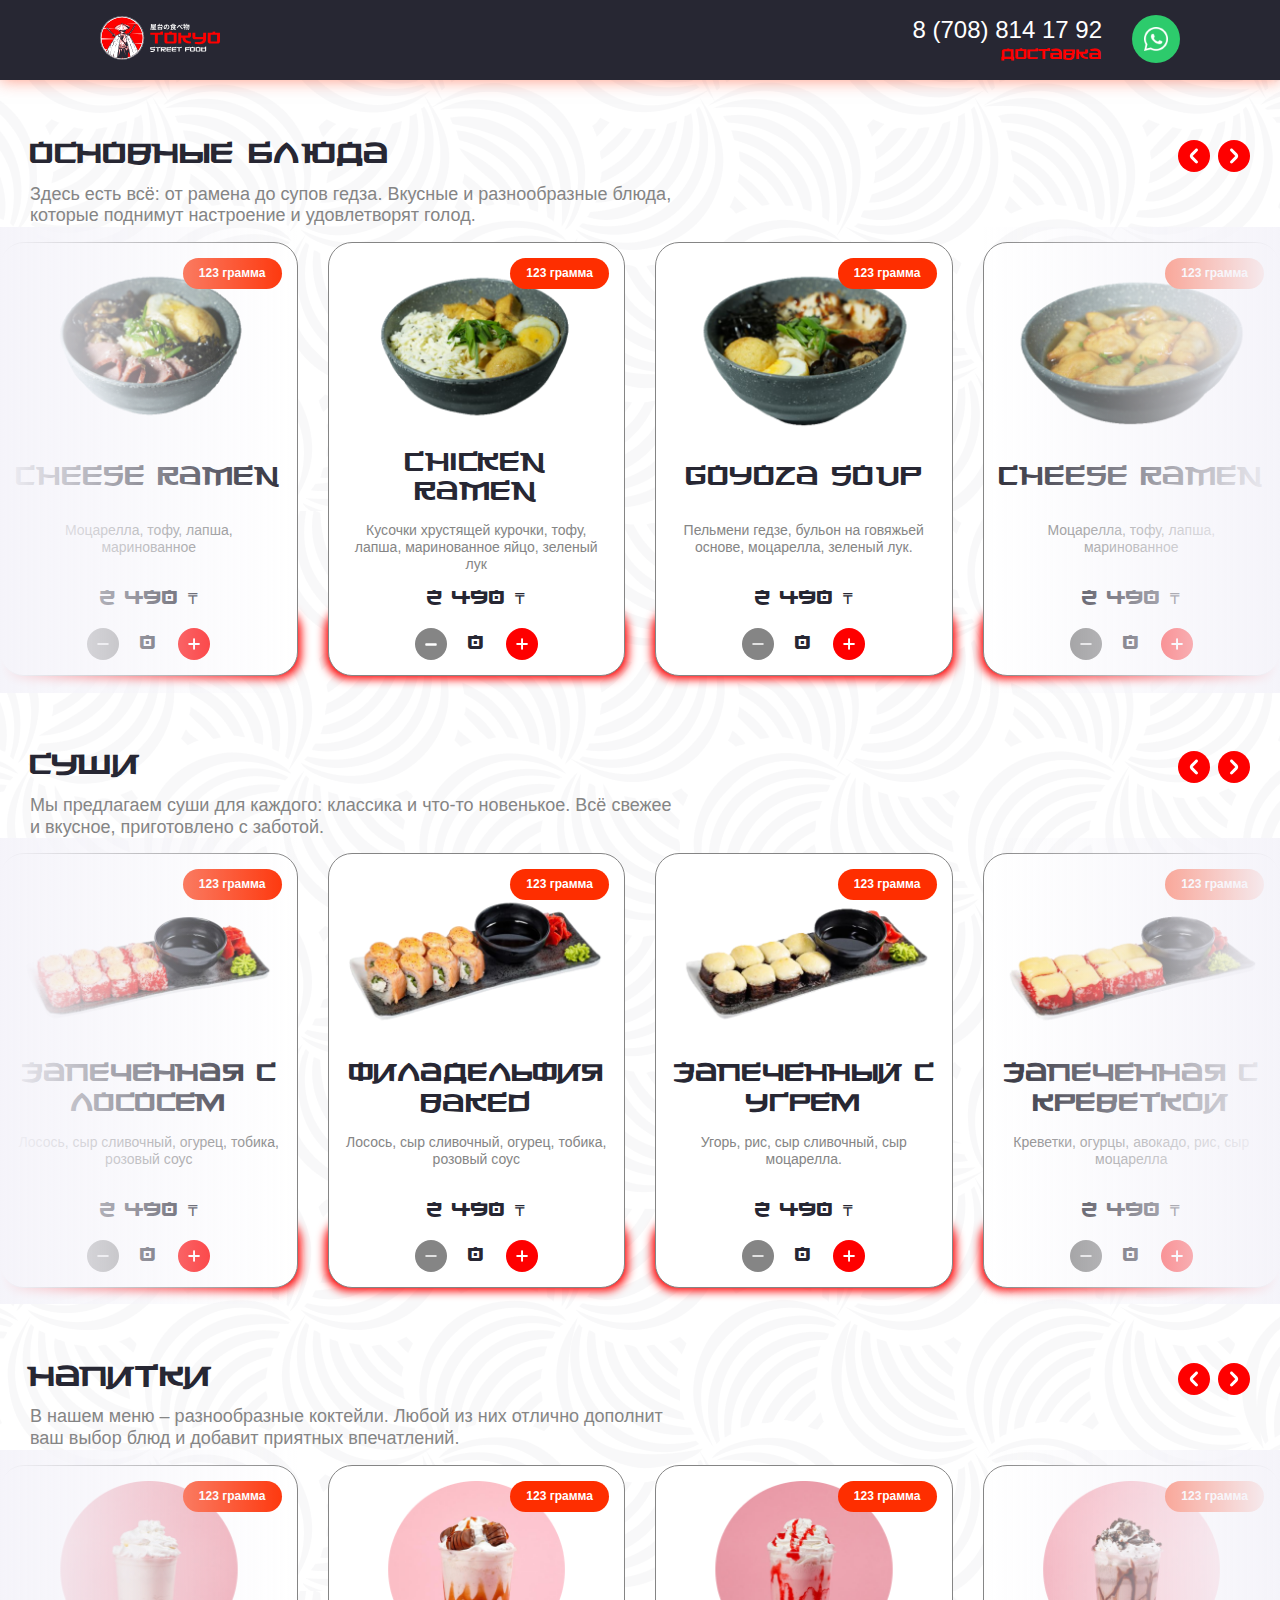
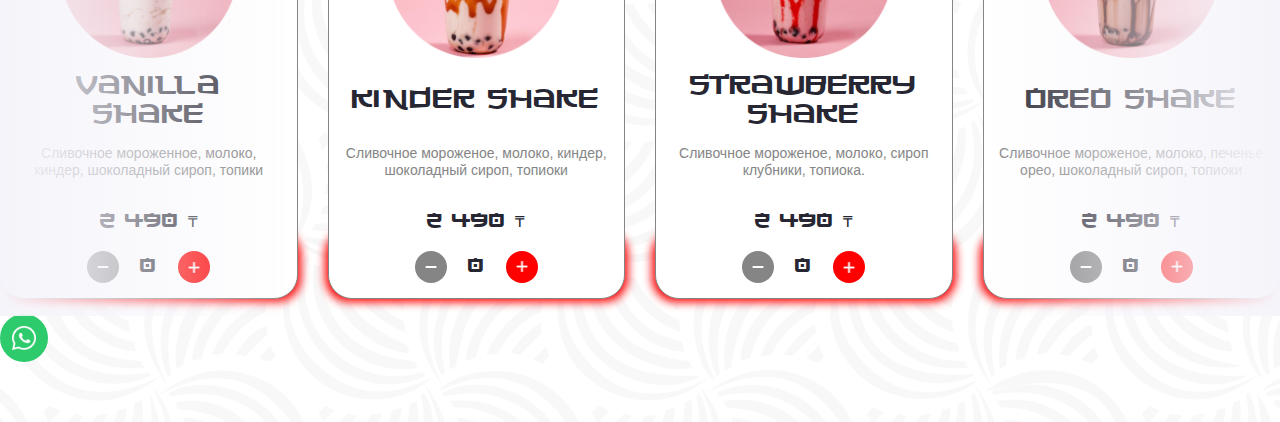
==== commit 14cbd87a: "30" ====
--- a/index.html
+++ b/index.html
@@ -20,9 +20,12 @@
       <!-- <img class="logo" src="./imgs/logo-header.svg" alt=""> -->
       <img class="logo-mob" src="./icons/logo-mob.svg" alt="">
     </a>
-    <div class="header-info">
-      <a href="tel:87088141792">8 (708) 814 17 92</a>
-      <p class="china-font">Доставка</p>
+    <div class="header-container">
+         <div class="header-info">
+            <a href="tel:87088141792">8 (708) 814 17 92</a> 
+            <p class="china-font">Доставка</p>
+        </div>
+        <a href="#" class="whatsapp pulse"><img src="./icons/whatsapp.png" alt=""></a>
     </div>
   </header>
   <main class="slider-main">
--- a/css/style.css
+++ b/css/style.css
@@ -105,6 +105,10 @@
   width: 100%;
   margin: 0;
 }
+.header-container {
+  display: flex;
+  gap: 30px;
+}
 .header-link img {
   min-width: 32px;
   max-width: 48px;
@@ -128,6 +132,29 @@
   text-align: right;
 }
 
+.whatsapp {
+  padding: 12px;
+  background: #2DCB6C;
+  display: inline-flex;
+  justify-content: center;
+  align-items: center;
+  border-radius: 123px;
+}
+.whatsapp img {
+  width: 100%;
+  -o-object-fit: cover;
+     object-fit: cover;
+}
+
+@media (min-width: 1024px) {
+  .logo-mob {
+    max-width: 120px;
+  }
+  .whatsapp {
+    max-width: 48px;
+    max-height: 48px;
+  }
+}
 @media (max-width: 1023px) {
   .header {
     padding: 15px;
@@ -141,6 +168,9 @@
   .header-icons img {
     max-width: 32px;
   }
+  .header-container {
+    gap: 20px;
+  }
   .header-info a {
     font-size: 14px;
     line-height: 17px;
@@ -148,6 +178,11 @@
   .header-info p {
     font-size: 16px;
     line-height: 12px;
+  }
+  .whatsapp {
+    padding: 6.8px;
+    max-width: 32px;
+    max-height: 32px;
   }
 }
 .menu {
@@ -766,9 +801,6 @@
 .delivery {
   display: none;
 }
-.delivery > p {
-  margin-bottom: 30px;
-}
 .delivery-form {
   display: grid;
   gap: 15px;
@@ -1027,6 +1059,10 @@
     padding: 30px 15px 90px;
   }
 }
+.orderpage.info-container .order-item p {
+  color: #272733 !important;
+}
+
 .payment-info, .payment-btns {
   display: flex;
   flex-direction: column;
@@ -1060,22 +1096,6 @@
   background-color: #F14635;
 }
 
-.whatsapp {
-  padding: 12px;
-  background: #2DCB6C;
-  display: inline-flex;
-  justify-content: center;
-  align-items: center;
-  border-radius: 123px;
-  position: fixed;
-  z-index: 5;
-}
-.whatsapp img {
-  max-width: 32px;
-  -o-object-fit: cover;
-     object-fit: cover;
-}
-
 .pulse {
   animation: pulse-animation 2s infinite;
 }
@@ -1086,21 +1106,6 @@
   }
   100% {
     box-shadow: 0 0 0 20px rgba(0, 0, 0, 0);
-  }
-}
-@media (min-width: 1024px) {
-  .whatsapp {
-    bottom: 60px;
-    right: 60px;
-  }
-}
-@media (max-width: 1023px) {
-  .whatsapp {
-    bottom: 140px;
-    right: 15px;
-  }
-  .orderpage + .whatsapp {
-    bottom: 100px;
   }
 }
 .order-back {
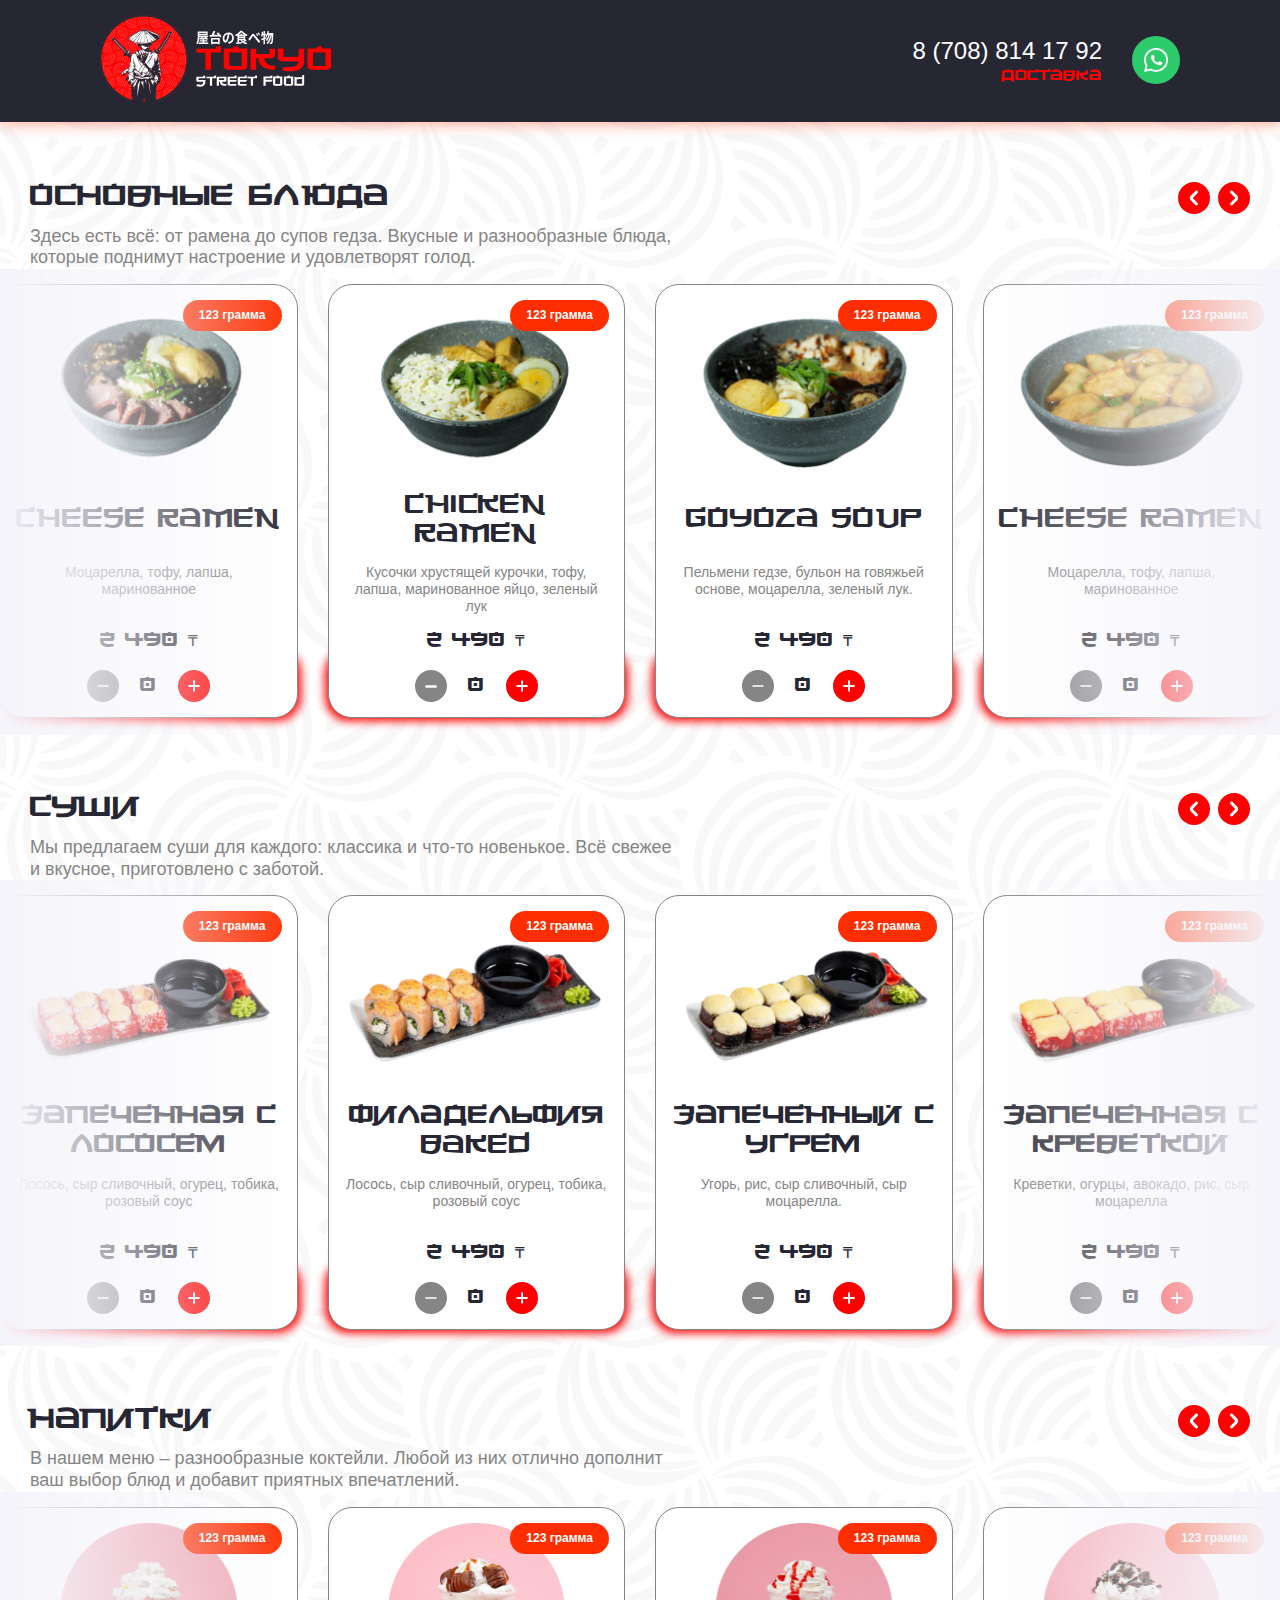
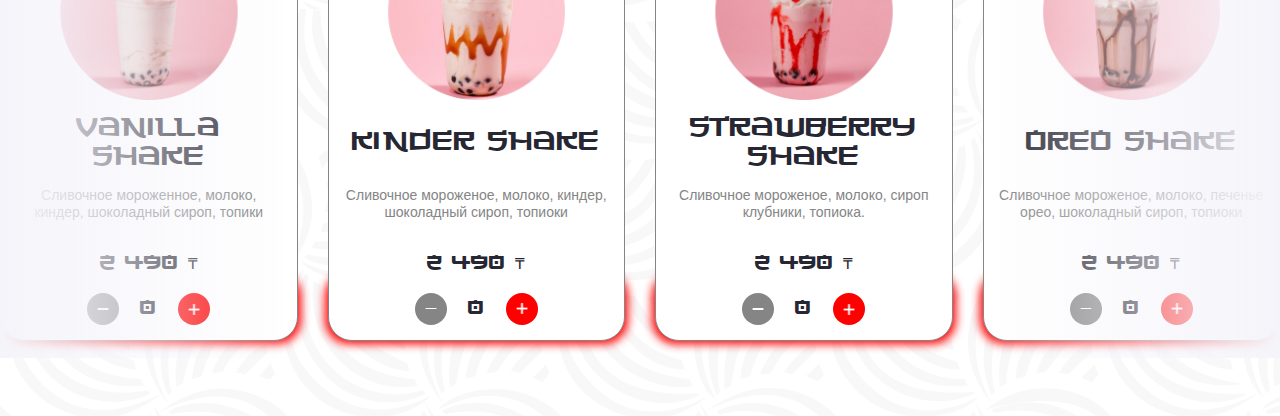
==== commit 92066b67: "31" ====
--- a/index.html
+++ b/index.html
@@ -19,6 +19,7 @@
     <a href="./index.html">
       <!-- <img class="logo" src="./imgs/logo-header.svg" alt=""> -->
       <img class="logo-mob" src="./icons/logo-mob.svg" alt="">
+      <img src="./icons/logo-desc.svg" alt="" class="logo-desc">
     </a>
     <div class="header-container">
          <div class="header-info">
@@ -707,7 +708,7 @@
         </form>
       </div>
     </div> -->
-    <a href="#" class="whatsapp pulse"><img src="./icons/whatsapp.png" alt=""></a>
+    <!-- <a href="#" class="whatsapp pulse"><img src="./icons/whatsapp.png" alt=""></a> -->
     <div class="accept">
       <div class="accept-first">
         <div>
--- a/css/style.css
+++ b/css/style.css
@@ -21,9 +21,6 @@
   .imgbackground {
     background-image: url("../imgs/background.png");
   }
-  .imgbackground {
-    height: 100%;
-  }
 }
 .main-back {
   height: 100%;
@@ -38,6 +35,7 @@
   .imgbackground {
     background-image: url("../imgs/background-mob.png");
     padding-bottom: 90px;
+    min-height: calc(100% - 95px);
   }
 }
 .main-back p:not(.china-font) {
@@ -148,7 +146,7 @@
 
 @media (min-width: 1024px) {
   .logo-mob {
-    max-width: 120px;
+    max-width: 240px;
   }
   .whatsapp {
     max-width: 48px;
@@ -183,6 +181,19 @@
     padding: 6.8px;
     max-width: 32px;
     max-height: 32px;
+  }
+}
+@media (min-width: 1024px) {
+  .logo-mob {
+    display: none;
+  }
+}
+@media (max-width: 1023px) {
+  .logo-desc {
+    display: none;
+  }
+  .logo-mob {
+    max-width: 120px;
   }
 }
 .menu {
@@ -460,7 +471,7 @@
     margin-top: 60px;
   }
   .slider-container {
-    padding: 15px 0 120px;
+    padding: 30px 0 120px;
   }
 }
 .back, .back2 {
@@ -842,7 +853,6 @@
   .delivery {
     padding: 0 15px;
     padding-top: 30px;
-    padding-bottom: 140px;
   }
 }
 .order {
@@ -910,15 +920,11 @@
   .order {
     padding: 0 15px;
     padding-top: 30px;
-    padding-bottom: 80px;
     display: flex;
     flex-direction: column;
     justify-content: space-between;
     gap: 20px;
     overflow: scroll;
-  }
-  .order-total {
-    margin-bottom: 15px;
   }
 }
 .orderpage {
